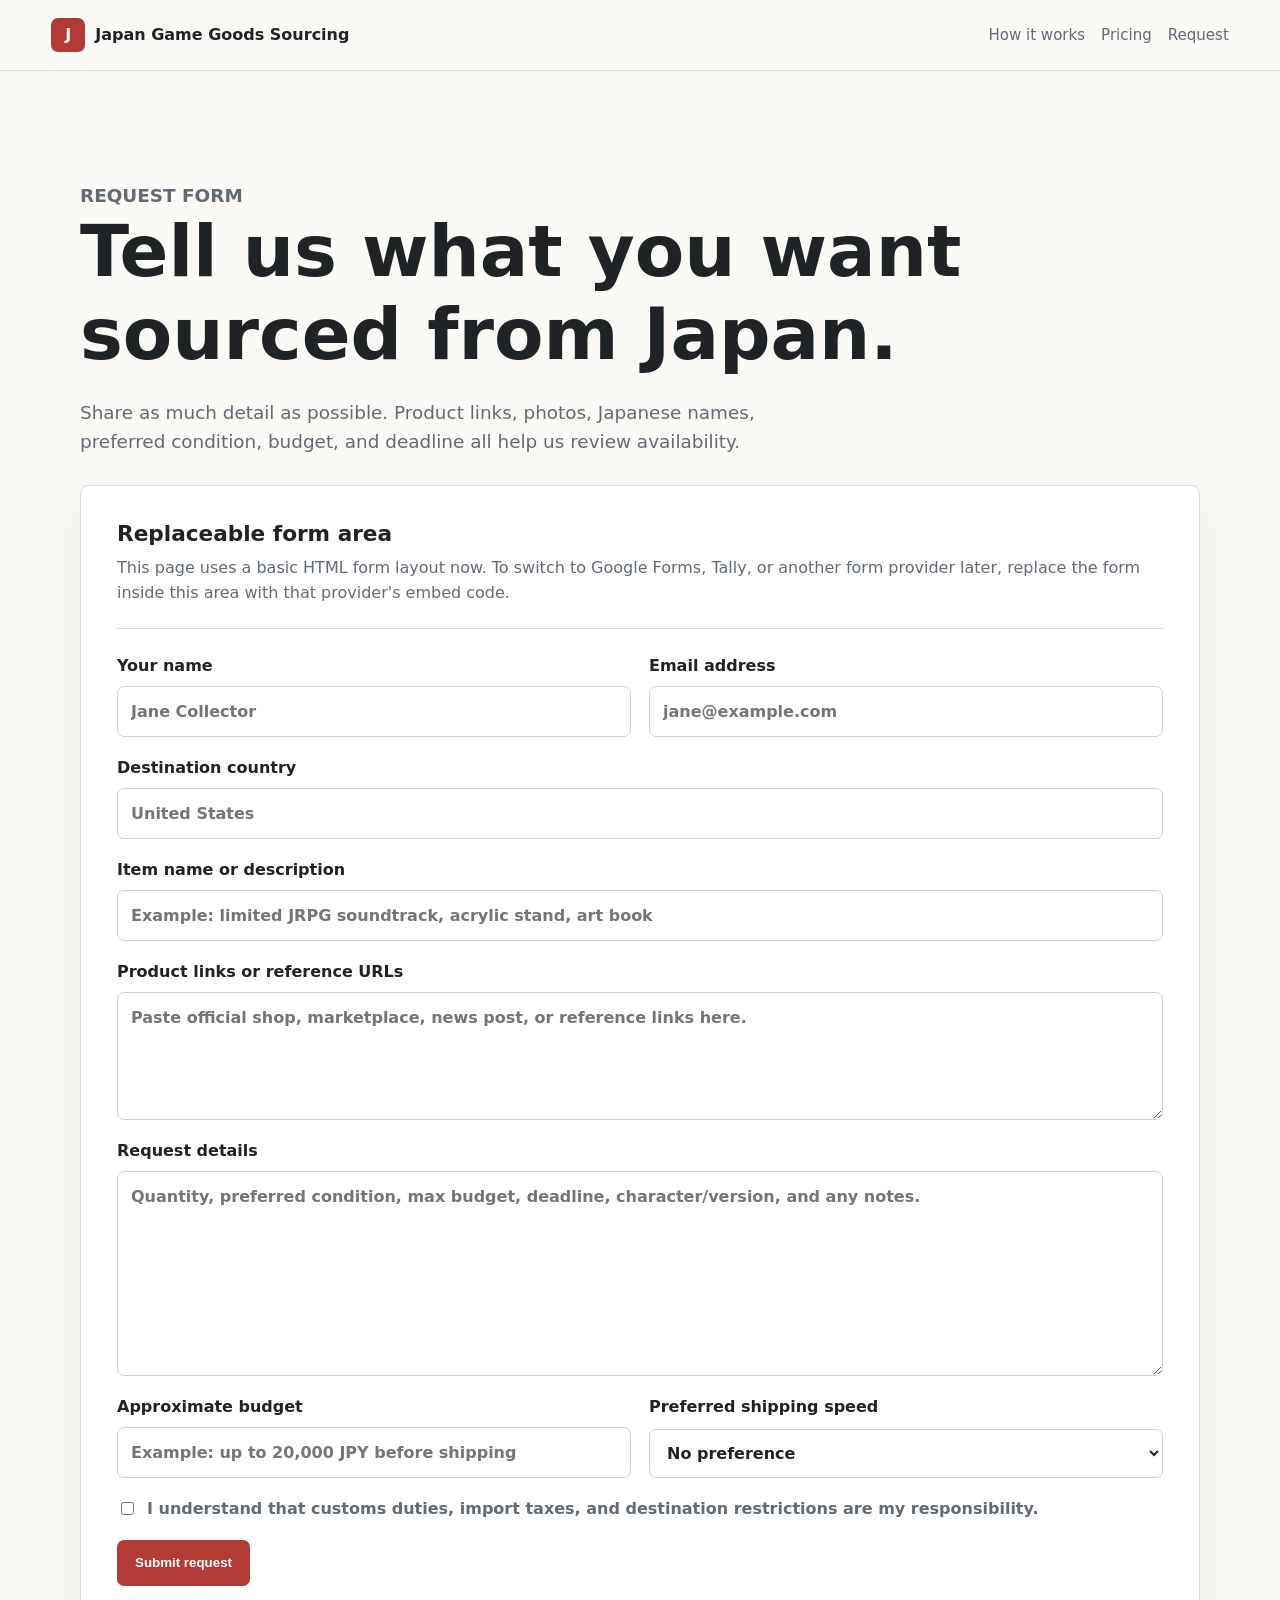
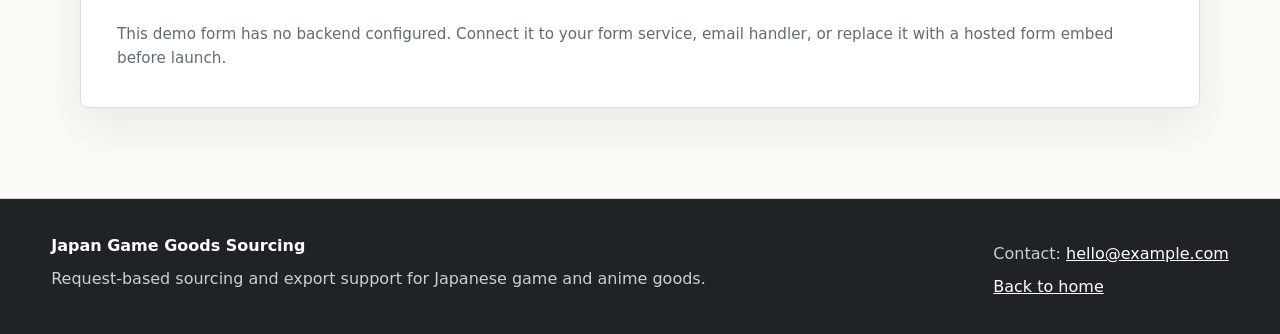
==== request.html @ 9fc34294 "Initial Website" ====
<!doctype html>
<html lang="en">
  <head>
    <meta charset="utf-8">
    <meta name="viewport" content="width=device-width, initial-scale=1">
    <meta
      name="description"
      content="Submit a sourcing request for Japanese game, JRPG, and anime goods."
    >
    <title>Request Goods | Japan Game Goods Sourcing</title>
    <link rel="stylesheet" href="styles.css">
  </head>
  <body>
    <header class="site-header">
      <a class="brand" href="index.html" aria-label="Japan Game Goods Sourcing home">
        <span class="brand-mark" aria-hidden="true">J</span>
        <span>Japan Game Goods Sourcing</span>
      </a>
      <nav class="site-nav" aria-label="Main navigation">
        <a href="index.html#how-it-works">How it works</a>
        <a href="index.html#pricing">Pricing</a>
        <a href="request.html">Request</a>
      </nav>
    </header>

    <main>
      <section class="page-title">
        <p class="eyebrow">Request form</p>
        <h1>Tell us what you want sourced from Japan.</h1>
        <p>
          Share as much detail as possible. Product links, photos, Japanese names, preferred
          condition, budget, and deadline all help us review availability.
        </p>
      </section>

      <section class="form-shell">
        <div class="embed-note">
          <h2>Replaceable form area</h2>
          <p>
            This page uses a basic HTML form layout now. To switch to Google Forms, Tally, or
            another form provider later, replace the form inside this area with that provider's
            embed code.
          </p>
        </div>

        <form class="request-form" action="#" method="post">
          <div class="form-grid">
            <label>
              Your name
              <input type="text" name="name" autocomplete="name" placeholder="Jane Collector">
            </label>
            <label>
              Email address
              <input type="email" name="email" autocomplete="email" placeholder="jane@example.com" required>
            </label>
          </div>

          <label>
            Destination country
            <input type="text" name="country" autocomplete="country-name" placeholder="United States" required>
          </label>

          <label>
            Item name or description
            <input
              type="text"
              name="item-name"
              placeholder="Example: limited JRPG soundtrack, acrylic stand, art book"
              required
            >
          </label>

          <label>
            Product links or reference URLs
            <textarea
              name="links"
              rows="4"
              placeholder="Paste official shop, marketplace, news post, or reference links here."
            ></textarea>
          </label>

          <label>
            Request details
            <textarea
              name="details"
              rows="7"
              placeholder="Quantity, preferred condition, max budget, deadline, character/version, and any notes."
              required
            ></textarea>
          </label>

          <div class="form-grid">
            <label>
              Approximate budget
              <input type="text" name="budget" placeholder="Example: up to 20,000 JPY before shipping">
            </label>
            <label>
              Preferred shipping speed
              <select name="shipping-speed">
                <option value="">No preference</option>
                <option>Lowest cost</option>
                <option>Balanced</option>
                <option>Fastest available</option>
              </select>
            </label>
          </div>

          <label class="checkbox-row">
            <input type="checkbox" name="customs" required>
            <span>I understand that customs duties, import taxes, and destination restrictions are my responsibility.</span>
          </label>

          <button class="button primary form-button" type="submit">Submit request</button>
          <p class="fine-print">
            This demo form has no backend configured. Connect it to your form service, email handler,
            or replace it with a hosted form embed before launch.
          </p>
        </form>
      </section>
    </main>

    <footer class="site-footer">
      <div>
        <strong>Japan Game Goods Sourcing</strong>
        <p>Request-based sourcing and export support for Japanese game and anime goods.</p>
      </div>
      <div>
        <p>Contact: <a href="mailto:hello@example.com">hello@example.com</a></p>
        <p><a href="index.html">Back to home</a></p>
      </div>
    </footer>
  </body>
</html>
---- styles.css ----
:root {
  --bg: #fbfaf7;
  --surface: #ffffff;
  --ink: #202326;
  --muted: #626b73;
  --line: #d9dedc;
  --accent: #b43b35;
  --accent-dark: #8f2b27;
  --blue: #244d66;
  --green: #476654;
  --shadow: 0 18px 45px rgba(29, 36, 42, 0.08);
}

* {
  box-sizing: border-box;
}

html {
  scroll-behavior: smooth;
}

body {
  margin: 0;
  background: var(--bg);
  color: var(--ink);
  font-family:
    Inter, ui-sans-serif, system-ui, -apple-system, BlinkMacSystemFont, "Segoe UI", sans-serif;
  line-height: 1.6;
}

a {
  color: inherit;
}

.site-header {
  display: flex;
  align-items: center;
  justify-content: space-between;
  gap: 24px;
  padding: 18px clamp(18px, 4vw, 56px);
  background: rgba(251, 250, 247, 0.94);
  border-bottom: 1px solid var(--line);
  position: sticky;
  top: 0;
  z-index: 10;
  backdrop-filter: blur(12px);
}

.brand {
  display: inline-flex;
  align-items: center;
  gap: 10px;
  color: var(--ink);
  font-weight: 800;
  text-decoration: none;
}

.brand-mark {
  display: inline-grid;
  place-items: center;
  width: 34px;
  height: 34px;
  border-radius: 7px;
  background: var(--accent);
  color: #fff;
}

.site-nav {
  display: flex;
  flex-wrap: wrap;
  justify-content: flex-end;
  gap: 16px;
  color: var(--muted);
  font-size: 0.94rem;
}

.site-nav a {
  text-decoration: none;
}

.site-nav a:hover,
.site-footer a:hover {
  color: var(--accent-dark);
}

.hero {
  min-height: 72vh;
  display: grid;
  align-items: center;
  padding: clamp(56px, 9vw, 112px) clamp(18px, 4vw, 56px);
  background:
    linear-gradient(rgba(251, 250, 247, 0.88), rgba(251, 250, 247, 0.95)),
    repeating-linear-gradient(135deg, #ffffff 0 18px, #f0eee7 18px 20px);
  border-bottom: 1px solid var(--line);
}

.hero-content,
.section,
.cta-section,
.page-title,
.form-shell {
  width: min(1120px, calc(100% - 36px));
  margin: 0 auto;
}

.hero-content {
  max-width: 780px;
  margin-left: 0;
}

.eyebrow {
  margin: 0 0 12px;
  color: var(--accent-dark);
  font-size: 0.78rem;
  font-weight: 800;
  letter-spacing: 0;
  text-transform: uppercase;
}

h1,
h2,
h3,
p {
  overflow-wrap: anywhere;
}

h1,
h2,
h3 {
  margin: 0;
  line-height: 1.15;
}

h1 {
  max-width: 920px;
  font-size: clamp(2.35rem, 8vw, 5.7rem);
}

h2 {
  font-size: clamp(1.65rem, 4vw, 3rem);
}

h3 {
  font-size: 1.08rem;
}

.hero-copy,
.page-title p {
  max-width: 700px;
  margin: 22px 0 0;
  color: var(--muted);
  font-size: 1.15rem;
}

.hero-actions {
  display: flex;
  flex-wrap: wrap;
  gap: 12px;
  margin-top: 30px;
}

.button {
  display: inline-flex;
  align-items: center;
  justify-content: center;
  min-height: 46px;
  padding: 12px 18px;
  border: 1px solid transparent;
  border-radius: 7px;
  font-weight: 800;
  text-decoration: none;
  cursor: pointer;
}

.button.primary {
  background: var(--accent);
  color: #fff;
}

.button.primary:hover {
  background: var(--accent-dark);
}

.button.secondary {
  background: var(--surface);
  border-color: var(--line);
  color: var(--ink);
}

.section {
  padding: clamp(54px, 8vw, 90px) 0;
}

.band {
  width: 100%;
  max-width: none;
  padding-right: max(18px, calc((100vw - 1120px) / 2));
  padding-left: max(18px, calc((100vw - 1120px) / 2));
  background: #eef3f1;
  border-top: 1px solid var(--line);
  border-bottom: 1px solid var(--line);
}

.section-heading {
  max-width: 720px;
  margin-bottom: 28px;
}

.section-heading.compact {
  margin-bottom: 18px;
}

.text-block {
  display: grid;
  grid-template-columns: repeat(2, minmax(0, 1fr));
  gap: 28px;
  color: var(--muted);
  font-size: 1.05rem;
}

.text-block p,
.price-card p,
.notice p,
.faq-list p,
.site-footer p,
.embed-note p,
.fine-print {
  margin: 0;
  color: var(--muted);
}

.steps {
  display: grid;
  grid-template-columns: repeat(5, minmax(0, 1fr));
  gap: 14px;
  margin: 0;
  padding: 0;
  list-style: none;
}

.steps li,
.price-card,
.form-shell {
  background: var(--surface);
  border: 1px solid var(--line);
  border-radius: 8px;
  box-shadow: var(--shadow);
}

.steps li {
  padding: 20px;
}

.step-number {
  display: inline-grid;
  place-items: center;
  width: 32px;
  height: 32px;
  margin-bottom: 18px;
  border-radius: 999px;
  background: var(--blue);
  color: #fff;
  font-weight: 800;
}

.steps p {
  margin: 10px 0 0;
  color: var(--muted);
}

.grid-section {
  display: grid;
  grid-template-columns: repeat(2, minmax(0, 1fr));
  gap: clamp(28px, 6vw, 72px);
}

.check-list,
.x-list {
  display: grid;
  gap: 12px;
  margin: 0;
  padding: 0;
  list-style: none;
}

.check-list li,
.x-list li {
  position: relative;
  padding-left: 28px;
}

.check-list li::before,
.x-list li::before {
  position: absolute;
  left: 0;
  font-weight: 900;
}

.check-list li::before {
  content: "+";
  color: var(--green);
}

.x-list li::before {
  content: "-";
  color: var(--accent-dark);
}

.pricing-layout {
  display: grid;
  grid-template-columns: repeat(3, minmax(0, 1fr));
  gap: 16px;
}

.price-card {
  padding: 22px;
}

.price-card p {
  margin-top: 10px;
}

.fine-print {
  margin-top: 18px;
  font-size: 0.95rem;
}

.cta-section {
  display: flex;
  align-items: center;
  justify-content: space-between;
  gap: 24px;
  padding: clamp(38px, 7vw, 72px) 0;
}

.notice {
  padding: 28px;
  background: #fff7ea;
  border: 1px solid #efd8af;
  border-radius: 8px;
}

.faq-list {
  display: grid;
  gap: 12px;
}

details {
  background: var(--surface);
  border: 1px solid var(--line);
  border-radius: 8px;
  padding: 18px 20px;
}

summary {
  font-weight: 800;
  cursor: pointer;
}

details p {
  margin-top: 12px;
}

.site-footer {
  display: flex;
  justify-content: space-between;
  gap: 24px;
  padding: 34px clamp(18px, 4vw, 56px);
  border-top: 1px solid var(--line);
  background: #202326;
  color: #fff;
}

.site-footer p {
  margin-top: 8px;
  color: #c8d0d4;
}

.site-footer a {
  color: #fff;
}

.page-title {
  padding: clamp(48px, 8vw, 88px) 0 28px;
}

.page-title h1 {
  font-size: clamp(2.1rem, 6vw, 4.5rem);
}

.form-shell {
  margin-bottom: clamp(54px, 8vw, 90px);
  padding: clamp(20px, 4vw, 36px);
}

.embed-note {
  padding-bottom: 22px;
  margin-bottom: 24px;
  border-bottom: 1px solid var(--line);
}

.embed-note h2 {
  font-size: 1.35rem;
}

.embed-note p {
  margin-top: 8px;
}

.request-form {
  display: grid;
  gap: 18px;
}

.form-grid {
  display: grid;
  grid-template-columns: repeat(2, minmax(0, 1fr));
  gap: 18px;
}

label {
  display: grid;
  gap: 7px;
  color: var(--ink);
  font-weight: 800;
}

input,
textarea,
select {
  width: 100%;
  border: 1px solid #cbd3d0;
  border-radius: 7px;
  padding: 12px 13px;
  background: #fff;
  color: var(--ink);
  font: inherit;
}

textarea {
  resize: vertical;
}

input:focus,
textarea:focus,
select:focus {
  outline: 3px solid rgba(180, 59, 53, 0.18);
  border-color: var(--accent);
}

.checkbox-row {
  display: flex;
  align-items: flex-start;
  gap: 10px;
  color: var(--muted);
  font-weight: 600;
}

.checkbox-row input {
  width: auto;
  margin-top: 6px;
}

.form-button {
  justify-self: start;
  border: 0;
}

@media (max-width: 900px) {
  .steps,
  .pricing-layout {
    grid-template-columns: repeat(2, minmax(0, 1fr));
  }

  .grid-section,
  .text-block {
    grid-template-columns: 1fr;
  }
}

@media (max-width: 680px) {
  .site-header,
  .site-footer,
  .cta-section {
    align-items: flex-start;
    flex-direction: column;
  }

  .site-nav {
    justify-content: flex-start;
  }

  .hero {
    min-height: auto;
  }

  .steps,
  .pricing-layout,
  .form-grid {
    grid-template-columns: 1fr;
  }

  .button {
    width: 100%;
  }

  .form-button {
    justify-self: stretch;
  }
}
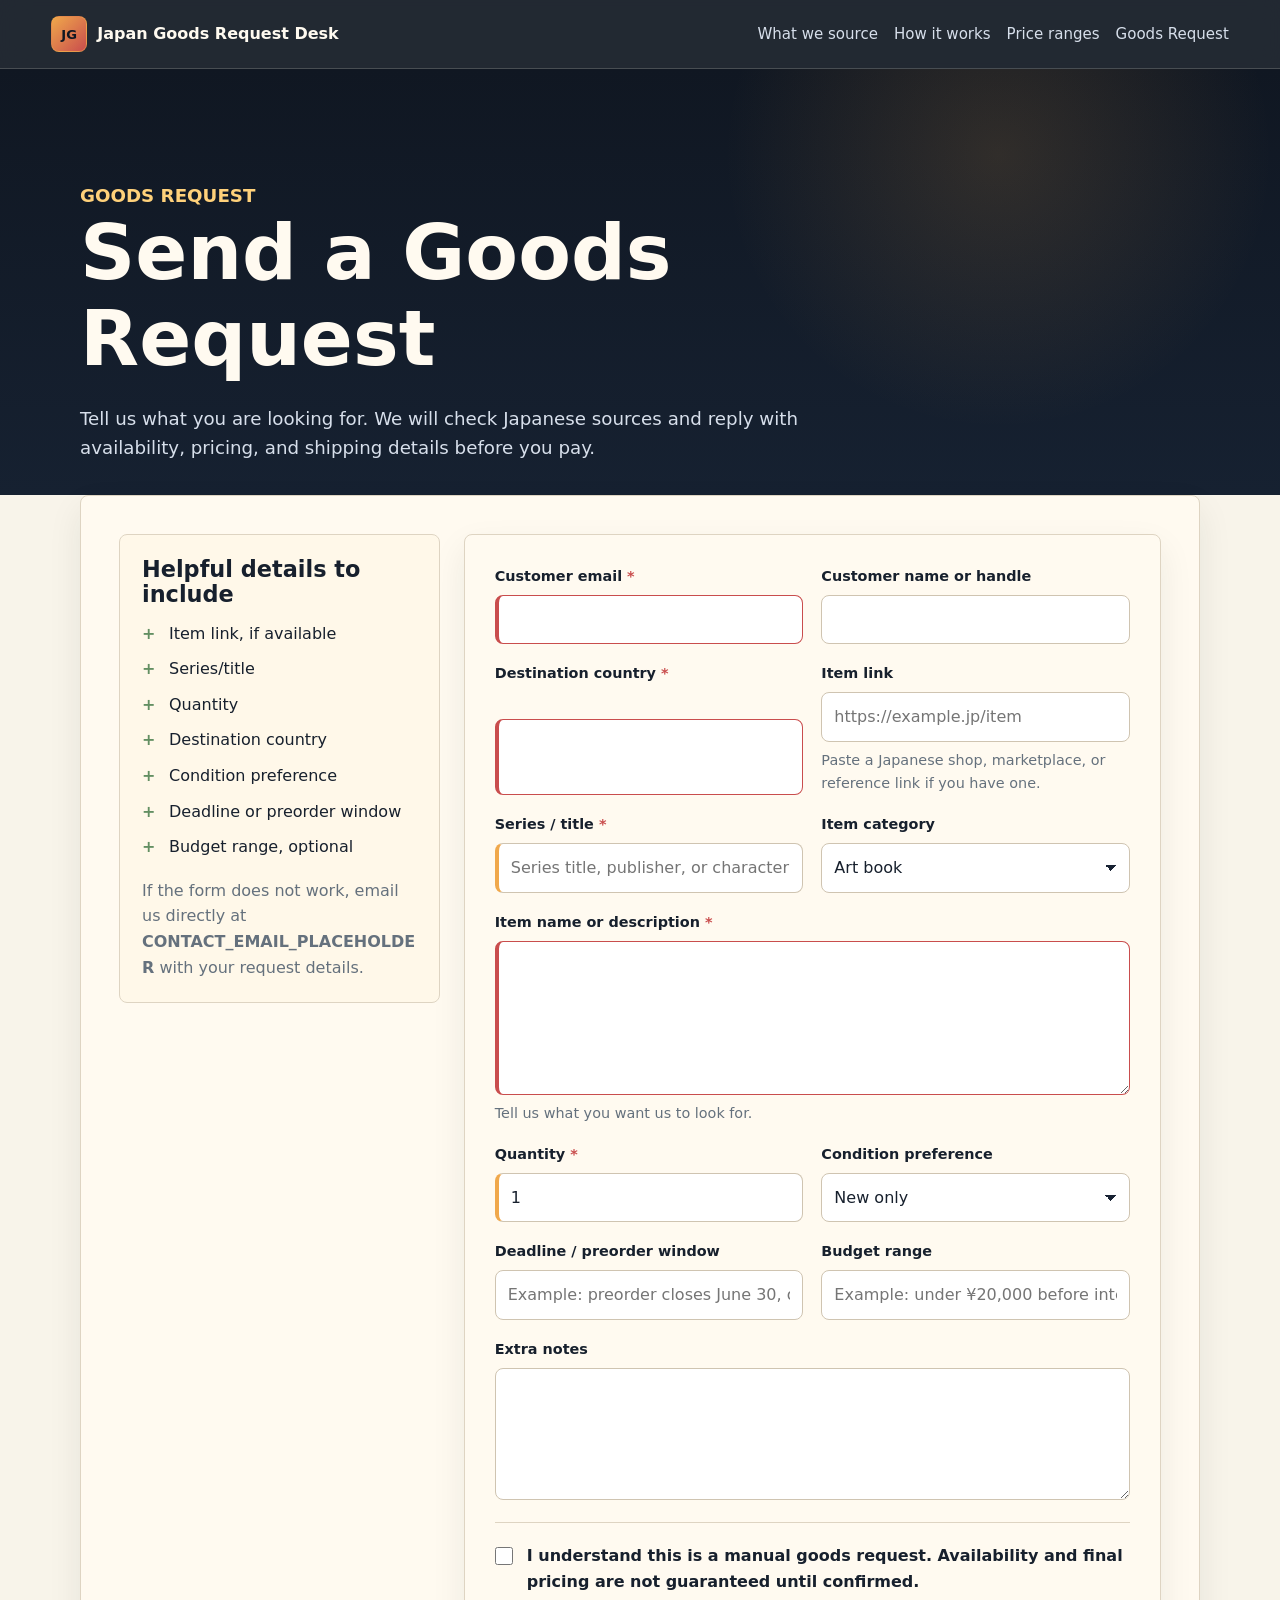
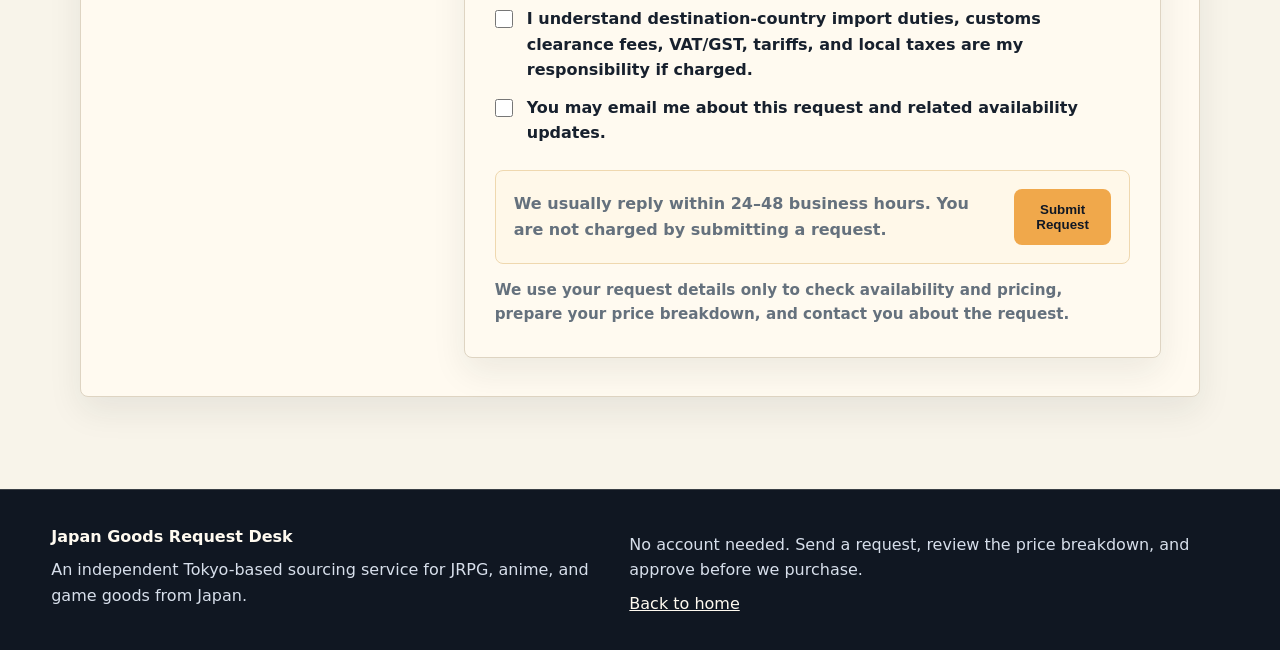
==== commit 32ea5436: "Update site copy and structure" ====
--- a/request.html
+++ b/request.html
@@ -5,129 +5,292 @@
     <meta name="viewport" content="width=device-width, initial-scale=1">
     <meta
       name="description"
-      content="Submit a sourcing request for Japanese game, JRPG, and anime goods."
+      content="Send a goods request for JRPG, anime, and game goods from Japan. We check Japanese sources and reply with availability, pricing, and shipping details before you pay."
     >
-    <title>Request Goods | Japan Game Goods Sourcing</title>
+    <title>Send a Goods Request | JRPG &amp; Anime Goods from Japan</title>
     <link rel="stylesheet" href="styles.css">
   </head>
   <body>
     <header class="site-header">
-      <a class="brand" href="index.html" aria-label="Japan Game Goods Sourcing home">
-        <span class="brand-mark" aria-hidden="true">J</span>
-        <span>Japan Game Goods Sourcing</span>
+      <a class="brand" href="index.html" aria-label="Japan Goods Request Desk home">
+        <span class="brand-mark" aria-hidden="true">JG</span>
+        <span>Japan Goods Request Desk</span>
       </a>
       <nav class="site-nav" aria-label="Main navigation">
+        <a href="index.html#source">What we source</a>
         <a href="index.html#how-it-works">How it works</a>
-        <a href="index.html#pricing">Pricing</a>
-        <a href="request.html">Request</a>
+        <a href="index.html#price-ranges">Price ranges</a>
+        <a href="request.html">Goods Request</a>
       </nav>
     </header>
 
     <main>
       <section class="page-title">
-        <p class="eyebrow">Request form</p>
-        <h1>Tell us what you want sourced from Japan.</h1>
+        <p class="eyebrow">Goods request</p>
+        <h1>Send a Goods Request</h1>
         <p>
-          Share as much detail as possible. Product links, photos, Japanese names, preferred
-          condition, budget, and deadline all help us review availability.
+          Tell us what you are looking for. We will check Japanese sources and reply with
+          availability, pricing, and shipping details before you pay.
         </p>
       </section>
 
-      <section class="form-shell">
-        <div class="embed-note">
-          <h2>Replaceable form area</h2>
-          <p>
-            This page uses a basic HTML form layout now. To switch to Google Forms, Tally, or
-            another form provider later, replace the form inside this area with that provider's
-            embed code.
-          </p>
+      <section class="form-shell" id="quote-form">
+        <div class="request-layout">
+          <aside class="request-guidance" aria-labelledby="helpful-details">
+            <h2 id="helpful-details">Helpful details to include</h2>
+            <ul class="check-list">
+              <li>Item link, if available</li>
+              <li>Series/title</li>
+              <li>Quantity</li>
+              <li>Destination country</li>
+              <li>Condition preference</li>
+              <li>Deadline or preorder window</li>
+              <li>Budget range, optional</li>
+            </ul>
+            <p>
+              If the form does not work, email us directly at
+              <strong>CONTACT_EMAIL_PLACEHOLDER</strong> with your request details.
+            </p>
+          </aside>
+
+          <form
+            class="quote-form"
+            id="quote-request-form"
+            action="https://formspree.io/f/xaqzlble"
+            method="POST"
+          >
+            <input type="hidden" name="_subject" value="New Japan Goods Request">
+            <div class="form-status" id="quote-form-status" role="status" aria-live="polite" hidden></div>
+
+            <!-- Anti-spam honeypot: real customers should leave this field empty. -->
+            <div class="honeypot" aria-hidden="true">
+              <label for="website">Website</label>
+              <input id="website" name="website" type="text" tabindex="-1" autocomplete="off">
+            </div>
+
+            <div class="form-grid">
+              <div class="form-field">
+                <label for="customer_email">Customer email <span aria-hidden="true">*</span></label>
+                <input id="customer_email" name="customer_email" type="email" autocomplete="email" required>
+              </div>
+
+              <div class="form-field">
+                <label for="customer_name">Customer name or handle</label>
+                <input id="customer_name" name="customer_name" type="text" autocomplete="name">
+              </div>
+
+              <div class="form-field">
+                <label for="destination_country">Destination country <span aria-hidden="true">*</span></label>
+                <input id="destination_country" name="destination_country" type="text" autocomplete="country-name" required>
+              </div>
+
+              <div class="form-field">
+                <label for="item_link">Item link</label>
+                <input id="item_link" name="item_link" type="url" placeholder="https://example.jp/item">
+                <p class="helper-text">Paste a Japanese shop, marketplace, or reference link if you have one.</p>
+              </div>
+
+              <div class="form-field">
+                <label for="series_title">Series / title <span aria-hidden="true">*</span></label>
+                <input
+                  id="series_title"
+                  name="series_title"
+                  type="text"
+                  placeholder="Series title, publisher, or character name if relevant"
+                  required
+                >
+              </div>
+
+              <div class="form-field">
+                <label for="item_category">Item category</label>
+                <select id="item_category" name="item_category">
+                  <option value="Art book">Art book</option>
+                  <option value="Soundtrack / CD">Soundtrack / CD</option>
+                  <option value="Official guidebook">Official guidebook</option>
+                  <option value="Acrylic goods">Acrylic goods</option>
+                  <option value="Keychain / badge / clear file">Keychain / badge / clear file</option>
+                  <option value="Plush / mascot">Plush / mascot</option>
+                  <option value="Pop-up shop goods">Pop-up shop goods</option>
+                  <option value="Preorder bonus">Preorder bonus</option>
+                  <option value="Collector bundle">Collector bundle</option>
+                  <option value="Other">Other</option>
+                </select>
+              </div>
+
+              <div class="form-field full">
+                <label for="item_description">Item name or description <span aria-hidden="true">*</span></label>
+                <textarea id="item_description" name="item_description" rows="5" required></textarea>
+                <p class="helper-text">Tell us what you want us to look for.</p>
+              </div>
+
+              <div class="form-field">
+                <label for="quantity">Quantity <span aria-hidden="true">*</span></label>
+                <input id="quantity" name="quantity" type="number" min="1" step="1" value="1" required>
+              </div>
+
+              <div class="form-field">
+                <label for="condition_preference">Condition preference</label>
+                <select id="condition_preference" name="condition_preference">
+                  <option value="New only">New only</option>
+                  <option value="Used okay if condition is good">Used okay if condition is good</option>
+                  <option value="Please ask me first">Please ask me first</option>
+                </select>
+              </div>
+
+              <div class="form-field">
+                <label for="deadline">Deadline / preorder window</label>
+                <input
+                  id="deadline"
+                  name="deadline"
+                  type="text"
+                  placeholder="Example: preorder closes June 30, or no deadline"
+                >
+              </div>
+
+              <div class="form-field">
+                <label for="budget_range">Budget range</label>
+                <input
+                  id="budget_range"
+                  name="budget_range"
+                  type="text"
+                  placeholder="Example: under &yen;20,000 before international shipping"
+                >
+              </div>
+
+              <div class="form-field full">
+                <label for="extra_notes">Extra notes</label>
+                <textarea id="extra_notes" name="extra_notes" rows="4"></textarea>
+              </div>
+            </div>
+
+            <div class="acknowledgements">
+              <label class="checkbox-field" for="manual_quote_acknowledgement">
+                <input
+                  id="manual_quote_acknowledgement"
+                  name="manual_quote_acknowledgement"
+                  type="checkbox"
+                  value="acknowledged"
+                  required
+                >
+                <span>I understand this is a manual goods request. Availability and final pricing are not guaranteed until confirmed.</span>
+              </label>
+
+              <label class="checkbox-field" for="customs_acknowledgement">
+                <input
+                  id="customs_acknowledgement"
+                  name="customs_acknowledgement"
+                  type="checkbox"
+                  value="acknowledged"
+                  required
+                >
+                <span>I understand destination-country import duties, customs clearance fees, VAT/GST, tariffs, and local taxes are my responsibility if charged.</span>
+              </label>
+
+              <label class="checkbox-field" for="follow_up_permission">
+                <input
+                  id="follow_up_permission"
+                  name="follow_up_permission"
+                  type="checkbox"
+                  value="yes"
+                >
+                <span>You may email me about this request and related availability updates.</span>
+              </label>
+            </div>
+
+            <div class="submit-row">
+              <p>We usually reply within 24&ndash;48 business hours. You are not charged by submitting a request.</p>
+              <button class="button primary" type="submit">Submit Request</button>
+            </div>
+            <p class="privacy-note">
+              We use your request details only to check availability and pricing, prepare your price
+              breakdown, and contact you about the request.
+            </p>
+          </form>
+
+          <section
+            class="request-success-panel"
+            id="quote-success-panel"
+            aria-labelledby="quote-success-title"
+            tabindex="-1"
+            hidden
+          >
+            <p class="eyebrow">Goods request sent</p>
+            <h2 id="quote-success-title">Request received</h2>
+            <p>
+              Request received. We&rsquo;ll check availability and pricing in Japan and reply with a
+              price breakdown.
+            </p>
+            <div class="success-actions">
+              <a class="button primary" href="index.html">Return to homepage</a>
+              <a class="secondary-link" href="request.html">Send another goods request</a>
+            </div>
+          </section>
         </div>
-
-        <form class="request-form" action="#" method="post">
-          <div class="form-grid">
-            <label>
-              Your name
-              <input type="text" name="name" autocomplete="name" placeholder="Jane Collector">
-            </label>
-            <label>
-              Email address
-              <input type="email" name="email" autocomplete="email" placeholder="jane@example.com" required>
-            </label>
-          </div>
-
-          <label>
-            Destination country
-            <input type="text" name="country" autocomplete="country-name" placeholder="United States" required>
-          </label>
-
-          <label>
-            Item name or description
-            <input
-              type="text"
-              name="item-name"
-              placeholder="Example: limited JRPG soundtrack, acrylic stand, art book"
-              required
-            >
-          </label>
-
-          <label>
-            Product links or reference URLs
-            <textarea
-              name="links"
-              rows="4"
-              placeholder="Paste official shop, marketplace, news post, or reference links here."
-            ></textarea>
-          </label>
-
-          <label>
-            Request details
-            <textarea
-              name="details"
-              rows="7"
-              placeholder="Quantity, preferred condition, max budget, deadline, character/version, and any notes."
-              required
-            ></textarea>
-          </label>
-
-          <div class="form-grid">
-            <label>
-              Approximate budget
-              <input type="text" name="budget" placeholder="Example: up to 20,000 JPY before shipping">
-            </label>
-            <label>
-              Preferred shipping speed
-              <select name="shipping-speed">
-                <option value="">No preference</option>
-                <option>Lowest cost</option>
-                <option>Balanced</option>
-                <option>Fastest available</option>
-              </select>
-            </label>
-          </div>
-
-          <label class="checkbox-row">
-            <input type="checkbox" name="customs" required>
-            <span>I understand that customs duties, import taxes, and destination restrictions are my responsibility.</span>
-          </label>
-
-          <button class="button primary form-button" type="submit">Submit request</button>
-          <p class="fine-print">
-            This demo form has no backend configured. Connect it to your form service, email handler,
-            or replace it with a hosted form embed before launch.
-          </p>
-        </form>
       </section>
     </main>
 
     <footer class="site-footer">
       <div>
-        <strong>Japan Game Goods Sourcing</strong>
-        <p>Request-based sourcing and export support for Japanese game and anime goods.</p>
+        <strong>Japan Goods Request Desk</strong>
+        <p>An independent Tokyo-based sourcing service for JRPG, anime, and game goods from Japan.</p>
       </div>
       <div>
-        <p>Contact: <a href="mailto:hello@example.com">hello@example.com</a></p>
+        <p>No account needed. Send a request, review the price breakdown, and approve before we purchase.</p>
         <p><a href="index.html">Back to home</a></p>
       </div>
     </footer>
+    <script>
+      const quoteForm = document.getElementById("quote-request-form");
+      const quoteFormStatus = document.getElementById("quote-form-status");
+      const quoteSuccessPanel = document.getElementById("quote-success-panel");
+
+      if (quoteForm && quoteFormStatus && quoteSuccessPanel) {
+        const submitButton = quoteForm.querySelector('button[type="submit"]');
+        const originalButtonText = submitButton ? submitButton.textContent : "";
+
+        quoteForm.addEventListener("submit", async (event) => {
+          event.preventDefault();
+
+          if (!submitButton) {
+            return;
+          }
+
+          quoteFormStatus.hidden = false;
+          quoteFormStatus.className = "form-status loading";
+          quoteFormStatus.textContent = "Sending request...";
+          submitButton.disabled = true;
+          submitButton.textContent = "Sending request...";
+
+          try {
+            const response = await fetch(quoteForm.action, {
+              method: "POST",
+              body: new FormData(quoteForm),
+              headers: {
+                Accept: "application/json",
+              },
+            });
+
+            if (!response.ok) {
+              throw new Error("Form submission failed.");
+            }
+
+            quoteForm.reset();
+            quoteForm.classList.add("is-submitted");
+            quoteForm.hidden = true;
+            quoteFormStatus.hidden = true;
+            quoteSuccessPanel.hidden = false;
+            quoteSuccessPanel.focus({ preventScroll: true });
+            quoteSuccessPanel.scrollIntoView({ behavior: "smooth", block: "start" });
+          } catch (error) {
+            quoteFormStatus.hidden = false;
+            quoteFormStatus.className = "form-status error";
+            quoteFormStatus.textContent =
+              "We could not send your request. Please check your connection and try again, or use the fallback email shown on this page.";
+            submitButton.disabled = false;
+            submitButton.textContent = originalButtonText;
+          }
+        });
+      }
+    </script>
   </body>
 </html>
--- a/styles.css
+++ b/styles.css
@@ -1,14 +1,20 @@
 :root {
-  --bg: #fbfaf7;
-  --surface: #ffffff;
-  --ink: #202326;
-  --muted: #626b73;
-  --line: #d9dedc;
-  --accent: #b43b35;
-  --accent-dark: #8f2b27;
-  --blue: #244d66;
-  --green: #476654;
-  --shadow: 0 18px 45px rgba(29, 36, 42, 0.08);
+  --bg: #101722;
+  --bg-soft: #182233;
+  --surface: #f8f4ea;
+  --surface-strong: #fffaf0;
+  --ink: #17202d;
+  --muted: #65717d;
+  --line: rgba(248, 244, 234, 0.18);
+  --paper-line: #ded4c2;
+  --accent: #f0a84b;
+  --accent-dark: #b9672d;
+  --red: #c94d4d;
+  --teal: #51a6a0;
+  --blue: #5078bd;
+  --green: #638f62;
+  --violet: #7b679f;
+  --shadow: 0 22px 60px rgba(0, 0, 0, 0.22);
 }
 
 * {
@@ -21,7 +27,7 @@
 
 body {
   margin: 0;
-  background: var(--bg);
+  background: var(--surface);
   color: var(--ink);
   font-family:
     Inter, ui-sans-serif, system-ui, -apple-system, BlinkMacSystemFont, "Segoe UI", sans-serif;
@@ -32,37 +38,67 @@
   color: inherit;
 }
 
+h1,
+h2,
+h3,
+p {
+  overflow-wrap: anywhere;
+}
+
+h1,
+h2,
+h3 {
+  margin: 0;
+  line-height: 1.12;
+}
+
+h1 {
+  max-width: 970px;
+  font-size: clamp(2.6rem, 7vw, 5.9rem);
+}
+
+h2 {
+  font-size: clamp(1.55rem, 3vw, 2.6rem);
+}
+
+h3 {
+  font-size: 1.08rem;
+}
+
+/* Header */
 .site-header {
+  position: sticky;
+  top: 0;
+  z-index: 10;
   display: flex;
   align-items: center;
   justify-content: space-between;
   gap: 24px;
-  padding: 18px clamp(18px, 4vw, 56px);
-  background: rgba(251, 250, 247, 0.94);
+  padding: 16px clamp(18px, 4vw, 56px);
+  background: rgba(16, 23, 34, 0.92);
   border-bottom: 1px solid var(--line);
-  position: sticky;
-  top: 0;
-  z-index: 10;
-  backdrop-filter: blur(12px);
+  color: #fffaf0;
+  backdrop-filter: blur(14px);
 }
 
 .brand {
   display: inline-flex;
   align-items: center;
   gap: 10px;
-  color: var(--ink);
-  font-weight: 800;
+  font-weight: 900;
   text-decoration: none;
 }
 
 .brand-mark {
   display: inline-grid;
   place-items: center;
-  width: 34px;
-  height: 34px;
-  border-radius: 7px;
-  background: var(--accent);
-  color: #fff;
+  width: 36px;
+  height: 36px;
+  border: 1px solid rgba(240, 168, 75, 0.5);
+  border-radius: 8px;
+  background: linear-gradient(135deg, #f0a84b, #c94d4d);
+  color: #101722;
+  font-size: 0.82rem;
 }
 
 .site-nav {
@@ -70,7 +106,7 @@
   flex-wrap: wrap;
   justify-content: flex-end;
   gap: 16px;
-  color: var(--muted);
+  color: #d7dfeb;
   font-size: 0.94rem;
 }
 
@@ -80,21 +116,11 @@
 
 .site-nav a:hover,
 .site-footer a:hover {
-  color: var(--accent-dark);
-}
-
-.hero {
-  min-height: 72vh;
-  display: grid;
-  align-items: center;
-  padding: clamp(56px, 9vw, 112px) clamp(18px, 4vw, 56px);
-  background:
-    linear-gradient(rgba(251, 250, 247, 0.88), rgba(251, 250, 247, 0.95)),
-    repeating-linear-gradient(135deg, #ffffff 0 18px, #f0eee7 18px 20px);
-  border-bottom: 1px solid var(--line);
-}
-
-.hero-content,
+  color: var(--accent);
+}
+
+/* Shared layout */
+.hero,
 .section,
 .cta-section,
 .page-title,
@@ -103,53 +129,104 @@
   margin: 0 auto;
 }
 
-.hero-content {
-  max-width: 780px;
-  margin-left: 0;
-}
-
-.eyebrow {
+.section {
+  padding: clamp(54px, 8vw, 92px) 0;
+}
+
+.band {
+  width: 100%;
+  max-width: none;
+  padding-right: max(18px, calc((100vw - 1120px) / 2));
+  padding-left: max(18px, calc((100vw - 1120px) / 2));
+  background: #eef2ef;
+  border-top: 1px solid #d8dfd9;
+  border-bottom: 1px solid #d8dfd9;
+}
+
+.section-heading {
+  max-width: 760px;
+  margin-bottom: 30px;
+}
+
+.section-heading.compact {
+  margin-bottom: 18px;
+}
+
+.eyebrow,
+.tag {
   margin: 0 0 12px;
   color: var(--accent-dark);
   font-size: 0.78rem;
-  font-weight: 800;
+  font-weight: 900;
   letter-spacing: 0;
   text-transform: uppercase;
 }
 
-h1,
-h2,
-h3,
-p {
-  overflow-wrap: anywhere;
-}
-
-h1,
-h2,
-h3 {
-  margin: 0;
-  line-height: 1.15;
-}
-
-h1 {
-  max-width: 920px;
-  font-size: clamp(2.35rem, 8vw, 5.7rem);
-}
-
-h2 {
-  font-size: clamp(1.65rem, 4vw, 3rem);
-}
-
-h3 {
-  font-size: 1.08rem;
+.button {
+  display: inline-flex;
+  align-items: center;
+  justify-content: center;
+  min-height: 48px;
+  padding: 12px 18px;
+  border: 1px solid transparent;
+  border-radius: 8px;
+  font-weight: 900;
+  text-decoration: none;
+  cursor: pointer;
+}
+
+.button.primary {
+  background: var(--accent);
+  color: #111824;
+}
+
+.button:disabled {
+  opacity: 0.68;
+  cursor: wait;
+}
+
+.button.primary:hover {
+  background: #ffd17a;
+}
+
+.button.secondary {
+  border-color: rgba(248, 244, 234, 0.32);
+  background: rgba(248, 244, 234, 0.08);
+  color: #fffaf0;
+}
+
+.fine-print {
+  margin: 18px 0 0;
+  color: var(--muted);
+  font-size: 0.95rem;
+}
+
+/* Hero */
+.hero {
+  width: 100%;
+  max-width: none;
+  display: grid;
+  grid-template-columns: minmax(0, 1.1fr) minmax(300px, 0.75fr);
+  gap: clamp(28px, 5vw, 70px);
+  align-items: center;
+  min-height: 78vh;
+  padding: clamp(54px, 8vw, 110px) max(18px, calc((100vw - 1120px) / 2));
+  background:
+    radial-gradient(circle at 82% 18%, rgba(240, 168, 75, 0.16), transparent 28%),
+    linear-gradient(180deg, #101722 0%, #162131 100%);
+  color: #fffaf0;
+}
+
+.hero .eyebrow {
+  color: #ffd17a;
 }
 
 .hero-copy,
 .page-title p {
-  max-width: 700px;
+  max-width: 760px;
   margin: 22px 0 0;
-  color: var(--muted);
-  font-size: 1.15rem;
+  color: #d7dfeb;
+  font-size: 1.14rem;
 }
 
 .hero-actions {
@@ -159,136 +236,382 @@
   margin-top: 30px;
 }
 
-.button {
-  display: inline-flex;
-  align-items: center;
-  justify-content: center;
-  min-height: 46px;
-  padding: 12px 18px;
-  border: 1px solid transparent;
-  border-radius: 7px;
+.hero-signals {
+  max-width: 720px;
+  margin-top: 26px;
+  padding-top: 18px;
+  border-top: 1px solid rgba(248, 244, 234, 0.18);
+}
+
+.signal-label {
+  display: block;
+  margin-bottom: 10px;
+  color: #ffd17a;
+  font-size: 0.74rem;
+  font-weight: 900;
+  text-transform: uppercase;
+}
+
+.hero-signals ul {
+  display: flex;
+  flex-wrap: wrap;
+  gap: 8px 18px;
+  margin: 0;
+  padding: 0;
+  list-style: none;
+}
+
+.hero-signals li {
+  position: relative;
+  padding-left: 18px;
+  color: #d7dfeb;
+  font-size: 0.94rem;
   font-weight: 800;
-  text-decoration: none;
-  cursor: pointer;
-}
-
-.button.primary {
-  background: var(--accent);
-  color: #fff;
-}
-
-.button.primary:hover {
-  background: var(--accent-dark);
-}
-
-.button.secondary {
-  background: var(--surface);
-  border-color: var(--line);
+}
+
+.hero-signals li::before {
+  content: "";
+  position: absolute;
+  left: 0;
+  top: 0.66em;
+  width: 7px;
+  height: 7px;
+  border-radius: 999px;
+  background: var(--teal);
+  box-shadow: 0 0 0 3px rgba(81, 166, 160, 0.16);
+}
+
+.hero-board {
+  position: relative;
+  min-height: 430px;
+  padding: 26px;
+  border: 1px solid rgba(248, 244, 234, 0.16);
+  border-radius: 10px;
+  background:
+    linear-gradient(180deg, rgba(248, 244, 234, 0.1), rgba(248, 244, 234, 0.03)),
+    repeating-linear-gradient(90deg, rgba(255, 255, 255, 0.04) 0 1px, transparent 1px 64px);
+  box-shadow: var(--shadow);
+}
+
+.board-label {
+  margin-bottom: 18px;
+  color: #ffd17a;
+  font-size: 0.8rem;
+  font-weight: 900;
+  text-transform: uppercase;
+}
+
+.mock-card {
+  width: min(310px, 100%);
+  margin-bottom: 16px;
+  padding: 18px;
+  border: 1px solid rgba(248, 244, 234, 0.18);
+  border-radius: 8px;
+  background: var(--surface-strong);
   color: var(--ink);
-}
-
-.section {
-  padding: clamp(54px, 8vw, 90px) 0;
-}
-
-.band {
-  width: 100%;
-  max-width: none;
-  padding-right: max(18px, calc((100vw - 1120px) / 2));
-  padding-left: max(18px, calc((100vw - 1120px) / 2));
-  background: #eef3f1;
-  border-top: 1px solid var(--line);
-  border-bottom: 1px solid var(--line);
-}
-
-.section-heading {
-  max-width: 720px;
-  margin-bottom: 28px;
-}
-
-.section-heading.compact {
-  margin-bottom: 18px;
-}
-
+  box-shadow: 0 16px 34px rgba(0, 0, 0, 0.22);
+}
+
+.mock-card:nth-child(3) {
+  margin-left: auto;
+}
+
+.mock-card span {
+  display: inline-block;
+  margin-bottom: 10px;
+  padding: 4px 8px;
+  border-radius: 999px;
+  background: rgba(201, 77, 77, 0.12);
+  color: var(--red);
+  font-size: 0.72rem;
+  font-weight: 900;
+  text-transform: uppercase;
+}
+
+.mock-card strong,
+.mock-card small {
+  display: block;
+}
+
+.mock-card small {
+  margin-top: 6px;
+  color: var(--muted);
+}
+
+.compact-card {
+  width: 230px;
+}
+
+/* Content grids */
 .text-block {
   display: grid;
   grid-template-columns: repeat(2, minmax(0, 1fr));
   gap: 28px;
   color: var(--muted);
-  font-size: 1.05rem;
+  font-size: 1.06rem;
 }
 
 .text-block p,
-.price-card p,
-.notice p,
-.faq-list p,
+.category-card p,
+.sourcing-grid p,
+.trust-grid p,
+.request-grid p,
+.source-note,
 .site-footer p,
-.embed-note p,
-.fine-print {
+.request-guidance p,
+.request-panel p {
   margin: 0;
   color: var(--muted);
 }
 
+.category-grid {
+  display: grid;
+  grid-template-columns: repeat(4, minmax(0, 1fr));
+  gap: 16px;
+}
+
+.category-card,
+.sourcing-grid article,
+.trust-grid article,
+.request-grid article,
+.price-grid article,
+.form-shell,
+.quote-form,
+.request-panel {
+  border: 1px solid var(--paper-line);
+  border-radius: 8px;
+  background: var(--surface-strong);
+  box-shadow: 0 14px 34px rgba(28, 32, 38, 0.08);
+}
+
+.category-card {
+  position: relative;
+  min-height: 240px;
+  padding: 20px;
+  overflow: hidden;
+}
+
+.category-card::after {
+  content: "";
+  position: absolute;
+  right: 16px;
+  bottom: 16px;
+  width: 80px;
+  height: 112px;
+  border: 2px solid rgba(23, 32, 45, 0.12);
+  border-radius: 8px;
+  background:
+    linear-gradient(145deg, rgba(255, 255, 255, 0.5), transparent),
+    repeating-linear-gradient(0deg, rgba(23, 32, 45, 0.08) 0 8px, transparent 8px 16px);
+  transform: rotate(5deg);
+}
+
+.category-card h3,
+.category-card p,
+.item-icon {
+  position: relative;
+  z-index: 1;
+}
+
+.category-card h3 {
+  margin-top: 22px;
+}
+
+.category-card p {
+  margin-top: 10px;
+}
+
+.item-icon {
+  display: inline-grid;
+  width: 54px;
+  height: 54px;
+  border: 2px solid rgba(23, 32, 45, 0.78);
+  border-radius: 8px;
+  background: #fff;
+}
+
+.disc-icon {
+  border-radius: 999px;
+}
+
+.disc-icon::after,
+.mascot-icon::after {
+  content: "";
+  place-self: center;
+  width: 14px;
+  height: 14px;
+  border: 2px solid rgba(23, 32, 45, 0.72);
+  border-radius: 999px;
+}
+
+.book-icon::after,
+.guide-icon::after,
+.bundle-icon::after {
+  content: "";
+  align-self: stretch;
+  width: 14px;
+  border-right: 2px solid rgba(23, 32, 45, 0.28);
+}
+
+.charm-icon::after,
+.ticket-icon::after,
+.badge-icon::after {
+  content: "";
+  place-self: center;
+  width: 24px;
+  height: 24px;
+  border: 2px solid rgba(23, 32, 45, 0.72);
+  border-radius: 5px;
+  transform: rotate(45deg);
+}
+
+.art-books { border-top: 4px solid var(--red); }
+.soundtracks { border-top: 4px solid var(--blue); }
+.guidebooks { border-top: 4px solid var(--violet); }
+.acrylic { border-top: 4px solid var(--teal); }
+.popup { border-top: 4px solid var(--accent); }
+.bonuses { border-top: 4px solid var(--green); }
+.plushes { border-top: 4px solid #c57a9a; }
+.bundles { border-top: 4px solid #8b7355; }
+
+.sourcing-grid {
+  display: grid;
+  grid-template-columns: repeat(4, minmax(0, 1fr));
+  gap: 16px;
+  margin-top: 24px;
+}
+
+.sourcing-grid article {
+  padding: 20px;
+  border-top: 4px solid var(--blue);
+}
+
+.sourcing-grid p {
+  margin-top: 9px;
+}
+
 .steps {
   display: grid;
-  grid-template-columns: repeat(5, minmax(0, 1fr));
-  gap: 14px;
-  margin: 0;
-  padding: 0;
-  list-style: none;
-}
-
-.steps li,
-.price-card,
-.form-shell {
-  background: var(--surface);
-  border: 1px solid var(--line);
-  border-radius: 8px;
-  box-shadow: var(--shadow);
-}
-
-.steps li {
-  padding: 20px;
-}
-
-.step-number {
-  display: inline-grid;
-  place-items: center;
-  width: 32px;
-  height: 32px;
-  margin-bottom: 18px;
-  border-radius: 999px;
-  background: var(--blue);
-  color: #fff;
-  font-weight: 800;
-}
-
-.steps p {
-  margin: 10px 0 0;
-  color: var(--muted);
-}
-
-.grid-section {
-  display: grid;
-  grid-template-columns: repeat(2, minmax(0, 1fr));
-  gap: clamp(28px, 6vw, 72px);
-}
-
-.check-list,
-.x-list {
-  display: grid;
+  grid-template-columns: repeat(7, minmax(0, 1fr));
   gap: 12px;
   margin: 0;
   padding: 0;
   list-style: none;
 }
 
+.steps li {
+  padding: 18px;
+  border: 1px solid #d8dfd9;
+  border-radius: 8px;
+  background: #fff;
+}
+
+.steps span {
+  display: inline-grid;
+  place-items: center;
+  width: 30px;
+  height: 30px;
+  margin-bottom: 16px;
+  border-radius: 999px;
+  background: var(--bg-soft);
+  color: var(--accent);
+  font-weight: 900;
+}
+
+.steps p,
+.request-grid dd,
+.request-grid p {
+  margin: 9px 0 0;
+  color: var(--muted);
+}
+
+.process-note {
+  margin: 18px 0 0;
+  padding: 14px 16px;
+  border-left: 4px solid var(--accent);
+  background: #fff8e9;
+  font-weight: 900;
+}
+
+.request-grid {
+  display: grid;
+  grid-template-columns: repeat(5, minmax(0, 1fr));
+  gap: 16px;
+}
+
+.request-grid article,
+.trust-grid article,
+.price-grid article {
+  padding: 20px;
+}
+
+.request-grid dl {
+  display: grid;
+  gap: 10px;
+  margin: 18px 0 0;
+}
+
+.request-grid dt {
+  color: var(--ink);
+  font-size: 0.76rem;
+  font-weight: 900;
+  text-transform: uppercase;
+}
+
+.request-grid dd {
+  margin: 2px 0 0;
+}
+
+.price-grid,
+.trust-grid {
+  display: grid;
+  grid-template-columns: repeat(4, minmax(0, 1fr));
+  gap: 16px;
+}
+
+.price-grid article {
+  background: #17202d;
+  border-color: #17202d;
+  color: #fffaf0;
+}
+
+.price-grid p {
+  margin: 10px 0 0;
+  color: #ffd17a;
+  font-size: 1.22rem;
+  font-weight: 900;
+}
+
+.price-includes {
+  margin-top: 18px;
+  padding: 22px;
+  border: 1px solid #d8dfd9;
+  border-radius: 8px;
+  background: #fff;
+}
+
+.price-includes ul,
+.check-list,
+.x-list {
+  display: grid;
+  gap: 10px;
+  margin: 14px 0 0;
+  padding: 0;
+  list-style: none;
+}
+
+.price-includes ul {
+  grid-template-columns: repeat(3, minmax(0, 1fr));
+}
+
+.price-includes li,
 .check-list li,
 .x-list li {
   position: relative;
-  padding-left: 28px;
-}
-
+  padding-left: 27px;
+}
+
+.price-includes li::before,
 .check-list li::before,
 .x-list li::before {
   position: absolute;
@@ -296,6 +619,7 @@
   font-weight: 900;
 }
 
+.price-includes li::before,
 .check-list li::before {
   content: "+";
   color: var(--green);
@@ -303,26 +627,92 @@
 
 .x-list li::before {
   content: "-";
-  color: var(--accent-dark);
-}
-
-.pricing-layout {
-  display: grid;
+  color: var(--red);
+}
+
+.source-note {
+  max-width: 830px;
+  font-size: 1.05rem;
+}
+
+.source-list {
+  display: flex;
+  flex-wrap: wrap;
+  gap: 10px;
+  margin-top: 24px;
+}
+
+.source-list span {
+  padding: 9px 12px;
+  border: 1px solid #d8dfd9;
+  border-radius: 8px;
+  background: #fff;
+  color: var(--bg-soft);
+  font-weight: 800;
+}
+
+.trust-grid article {
+  border-left: 4px solid var(--teal);
+}
+
+.trust-feature {
+  margin-bottom: 18px;
+  padding: clamp(20px, 4vw, 30px);
+  border: 1px solid #d7c5a8;
+  border-left: 5px solid var(--teal);
+  border-radius: 8px;
+  background: #fffaf0;
+  box-shadow: 0 14px 34px rgba(28, 32, 38, 0.08);
+}
+
+.trust-feature p {
+  max-width: 860px;
+  margin: 12px 0 0;
+  color: var(--muted);
+  font-size: 1.05rem;
+}
+
+.risk-section {
+  padding: 24px;
+  border: 1px solid #efd8af;
+  border-radius: 8px;
+  background: #fff8e9;
+}
+
+.risk-section .x-list {
   grid-template-columns: repeat(3, minmax(0, 1fr));
-  gap: 16px;
-}
-
-.price-card {
-  padding: 22px;
-}
-
-.price-card p {
-  margin-top: 10px;
-}
-
-.fine-print {
-  margin-top: 18px;
+  gap: 8px 18px;
+  font-size: 0.94rem;
+}
+
+.privacy-note {
+  max-width: 720px;
+  margin: 14px 0 0;
+  color: var(--muted);
   font-size: 0.95rem;
+  font-weight: 800;
+}
+
+.faq-list {
+  display: grid;
+  gap: 12px;
+}
+
+details {
+  padding: 18px 20px;
+  border: 1px solid #d8dfd9;
+  border-radius: 8px;
+  background: #fff;
+}
+
+summary {
+  cursor: pointer;
+  font-weight: 900;
+}
+
+details p {
+  margin: 12px 0 0;
+  color: var(--muted);
 }
 
 .cta-section {
@@ -330,155 +720,302 @@
   align-items: center;
   justify-content: space-between;
   gap: 24px;
-  padding: clamp(38px, 7vw, 72px) 0;
-}
-
-.notice {
-  padding: 28px;
-  background: #fff7ea;
+  padding: clamp(40px, 7vw, 76px) 0;
+}
+
+/* Request page */
+.page-title {
+  width: 100%;
+  max-width: none;
+  padding: clamp(48px, 8vw, 90px) max(18px, calc((100vw - 1120px) / 2)) 32px;
+  background:
+    radial-gradient(circle at 78% 20%, rgba(240, 168, 75, 0.14), transparent 26%),
+    linear-gradient(180deg, #101722 0%, #162131 100%);
+  color: #fffaf0;
+}
+
+.page-title .eyebrow {
+  color: #ffd17a;
+}
+
+.page-title h1 {
+  font-size: clamp(2.3rem, 6vw, 4.8rem);
+}
+
+.form-shell {
+  margin-bottom: clamp(54px, 8vw, 92px);
+  padding: clamp(22px, 4vw, 38px);
+}
+
+.request-guidance h2,
+.request-panel h2 {
+  font-size: 1.4rem;
+}
+
+.request-guidance p,
+.request-panel p {
+  margin-top: 18px;
+}
+
+.request-layout {
+  display: grid;
+  grid-template-columns: minmax(230px, 0.46fr) minmax(0, 1fr);
+  gap: 24px;
+  align-items: start;
+}
+
+.request-guidance,
+.request-panel {
+  padding: 22px;
+  border-top: 4px solid var(--accent);
+}
+
+.request-guidance {
+  position: sticky;
+  top: 88px;
+  border: 1px solid var(--paper-line);
+  border-radius: 8px;
+  background: #fff8e9;
+}
+
+.quote-form {
+  padding: clamp(20px, 4vw, 30px);
+}
+
+.quote-form.is-submitted {
+  opacity: 0.42;
+}
+
+.form-status {
+  margin-bottom: 18px;
+  padding: 14px 16px;
+  border: 2px solid;
+  border-radius: 8px;
+  font-weight: 900;
+}
+
+.form-status.loading {
+  border-color: #d8b05f;
+  background: #fff5d8;
+  color: #5c4214;
+}
+
+.form-status.error {
+  border-color: var(--red);
+  background: #fff0f0;
+  color: #742727;
+}
+
+.form-grid {
+  display: grid;
+  grid-template-columns: repeat(2, minmax(0, 1fr));
+  gap: 18px;
+}
+
+.form-field {
+  display: grid;
+  gap: 7px;
+}
+
+.form-field.full {
+  grid-column: 1 / -1;
+}
+
+.form-field label {
+  color: var(--ink);
+  font-size: 0.9rem;
+  font-weight: 900;
+}
+
+.form-field label span {
+  color: var(--red);
+}
+
+input,
+select,
+textarea {
+  width: 100%;
+  border: 1px solid #cfc4b1;
+  border-radius: 8px;
+  background: #fff;
+  color: var(--ink);
+  font: inherit;
+}
+
+input,
+select {
+  min-height: 48px;
+  padding: 11px 12px;
+}
+
+textarea {
+  min-height: 132px;
+  padding: 12px;
+  resize: vertical;
+}
+
+select {
+  appearance: none;
+  background-image:
+    linear-gradient(45deg, transparent 50%, var(--bg-soft) 50%),
+    linear-gradient(135deg, var(--bg-soft) 50%, transparent 50%);
+  background-position:
+    calc(100% - 18px) 21px,
+    calc(100% - 12px) 21px;
+  background-size: 6px 6px;
+  background-repeat: no-repeat;
+  padding-right: 36px;
+}
+
+input:focus,
+select:focus,
+textarea:focus {
+  outline: 3px solid rgba(240, 168, 75, 0.34);
+  border-color: var(--accent-dark);
+  box-shadow: 0 0 0 1px var(--accent-dark);
+}
+
+input:required,
+select:required,
+textarea:required {
+  border-left: 4px solid var(--accent);
+}
+
+input:required:invalid:not(:placeholder-shown),
+textarea:required:invalid:not(:placeholder-shown) {
+  border-color: var(--red);
+}
+
+.helper-text {
+  margin: 0;
+  color: var(--muted);
+  font-size: 0.9rem;
+}
+
+.acknowledgements {
+  display: grid;
+  gap: 12px;
+  margin-top: 22px;
+  padding-top: 20px;
+  border-top: 1px solid var(--paper-line);
+}
+
+.checkbox-field {
+  display: grid;
+  grid-template-columns: 22px minmax(0, 1fr);
+  gap: 10px;
+  align-items: start;
+  color: var(--ink);
+  font-weight: 800;
+}
+
+.checkbox-field input {
+  width: 18px;
+  min-height: 18px;
+  height: 18px;
+  margin: 4px 0 0;
+  accent-color: var(--accent-dark);
+}
+
+.submit-row {
+  display: flex;
+  align-items: center;
+  justify-content: space-between;
+  gap: 18px;
+  margin-top: 24px;
+  padding: 18px;
   border: 1px solid #efd8af;
   border-radius: 8px;
-}
-
-.faq-list {
-  display: grid;
-  gap: 12px;
-}
-
-details {
-  background: var(--surface);
-  border: 1px solid var(--line);
-  border-radius: 8px;
-  padding: 18px 20px;
-}
-
-summary {
+  background: #fff8e9;
+}
+
+.submit-row p {
+  max-width: 560px;
+  margin: 0;
+  color: var(--muted);
   font-weight: 800;
-  cursor: pointer;
-}
-
-details p {
-  margin-top: 12px;
-}
-
+}
+
+.request-success-panel {
+  padding: clamp(24px, 5vw, 42px);
+  border: 1px solid #d7c5a8;
+  border-top: 5px solid var(--teal);
+  border-radius: 8px;
+  background:
+    linear-gradient(135deg, rgba(81, 166, 160, 0.16), transparent 34%),
+    #fffaf0;
+  box-shadow: var(--shadow);
+}
+
+.request-success-panel:focus {
+  outline: 3px solid rgba(81, 166, 160, 0.34);
+  outline-offset: 4px;
+}
+
+.request-success-panel h2 {
+  font-size: clamp(1.8rem, 4vw, 3rem);
+}
+
+.request-success-panel p:not(.eyebrow) {
+  max-width: 680px;
+  margin: 16px 0 0;
+  color: var(--ink);
+  font-weight: 800;
+}
+
+.success-actions {
+  display: flex;
+  flex-wrap: wrap;
+  align-items: center;
+  gap: 16px;
+  margin-top: 24px;
+}
+
+.secondary-link {
+  color: var(--accent-dark);
+  font-weight: 900;
+}
+
+.honeypot {
+  position: absolute;
+  left: -10000px;
+  width: 1px;
+  height: 1px;
+  overflow: hidden;
+}
+
+/* Footer */
 .site-footer {
   display: flex;
   justify-content: space-between;
   gap: 24px;
   padding: 34px clamp(18px, 4vw, 56px);
   border-top: 1px solid var(--line);
-  background: #202326;
-  color: #fff;
+  background: #101722;
+  color: #fffaf0;
 }
 
 .site-footer p {
   margin-top: 8px;
-  color: #c8d0d4;
+  color: #d7dfeb;
 }
 
 .site-footer a {
-  color: #fff;
-}
-
-.page-title {
-  padding: clamp(48px, 8vw, 88px) 0 28px;
-}
-
-.page-title h1 {
-  font-size: clamp(2.1rem, 6vw, 4.5rem);
-}
-
-.form-shell {
-  margin-bottom: clamp(54px, 8vw, 90px);
-  padding: clamp(20px, 4vw, 36px);
-}
-
-.embed-note {
-  padding-bottom: 22px;
-  margin-bottom: 24px;
-  border-bottom: 1px solid var(--line);
-}
-
-.embed-note h2 {
-  font-size: 1.35rem;
-}
-
-.embed-note p {
-  margin-top: 8px;
-}
-
-.request-form {
-  display: grid;
-  gap: 18px;
-}
-
-.form-grid {
-  display: grid;
-  grid-template-columns: repeat(2, minmax(0, 1fr));
-  gap: 18px;
-}
-
-label {
-  display: grid;
-  gap: 7px;
-  color: var(--ink);
-  font-weight: 800;
-}
-
-input,
-textarea,
-select {
-  width: 100%;
-  border: 1px solid #cbd3d0;
-  border-radius: 7px;
-  padding: 12px 13px;
-  background: #fff;
-  color: var(--ink);
-  font: inherit;
-}
-
-textarea {
-  resize: vertical;
-}
-
-input:focus,
-textarea:focus,
-select:focus {
-  outline: 3px solid rgba(180, 59, 53, 0.18);
-  border-color: var(--accent);
-}
-
-.checkbox-row {
-  display: flex;
-  align-items: flex-start;
-  gap: 10px;
-  color: var(--muted);
-  font-weight: 600;
-}
-
-.checkbox-row input {
-  width: auto;
-  margin-top: 6px;
-}
-
-.form-button {
-  justify-self: start;
-  border: 0;
-}
-
-@media (max-width: 900px) {
+  color: #fffaf0;
+}
+
+@media (max-width: 1060px) {
   .steps,
-  .pricing-layout {
+  .category-grid,
+  .sourcing-grid,
+  .request-grid,
+  .price-grid,
+  .trust-grid {
     grid-template-columns: repeat(2, minmax(0, 1fr));
   }
-
-  .grid-section,
-  .text-block {
-    grid-template-columns: 1fr;
-  }
-}
-
-@media (max-width: 680px) {
+}
+
+@media (max-width: 760px) {
   .site-header,
   .site-footer,
   .cta-section {
@@ -490,13 +1027,33 @@
     justify-content: flex-start;
   }
 
+  .hero,
+  .text-block,
+  .request-layout,
+  .form-grid {
+    grid-template-columns: 1fr;
+  }
+
+  .request-guidance {
+    position: static;
+  }
+
   .hero {
     min-height: auto;
   }
 
+  .hero-board {
+    min-height: 360px;
+  }
+
   .steps,
-  .pricing-layout,
-  .form-grid {
+  .category-grid,
+  .sourcing-grid,
+  .request-grid,
+  .price-grid,
+  .trust-grid,
+  .risk-section .x-list,
+  .price-includes ul {
     grid-template-columns: 1fr;
   }
 
@@ -504,7 +1061,8 @@
     width: 100%;
   }
 
-  .form-button {
-    justify-self: stretch;
+  .submit-row {
+    align-items: stretch;
+    flex-direction: column;
   }
 }
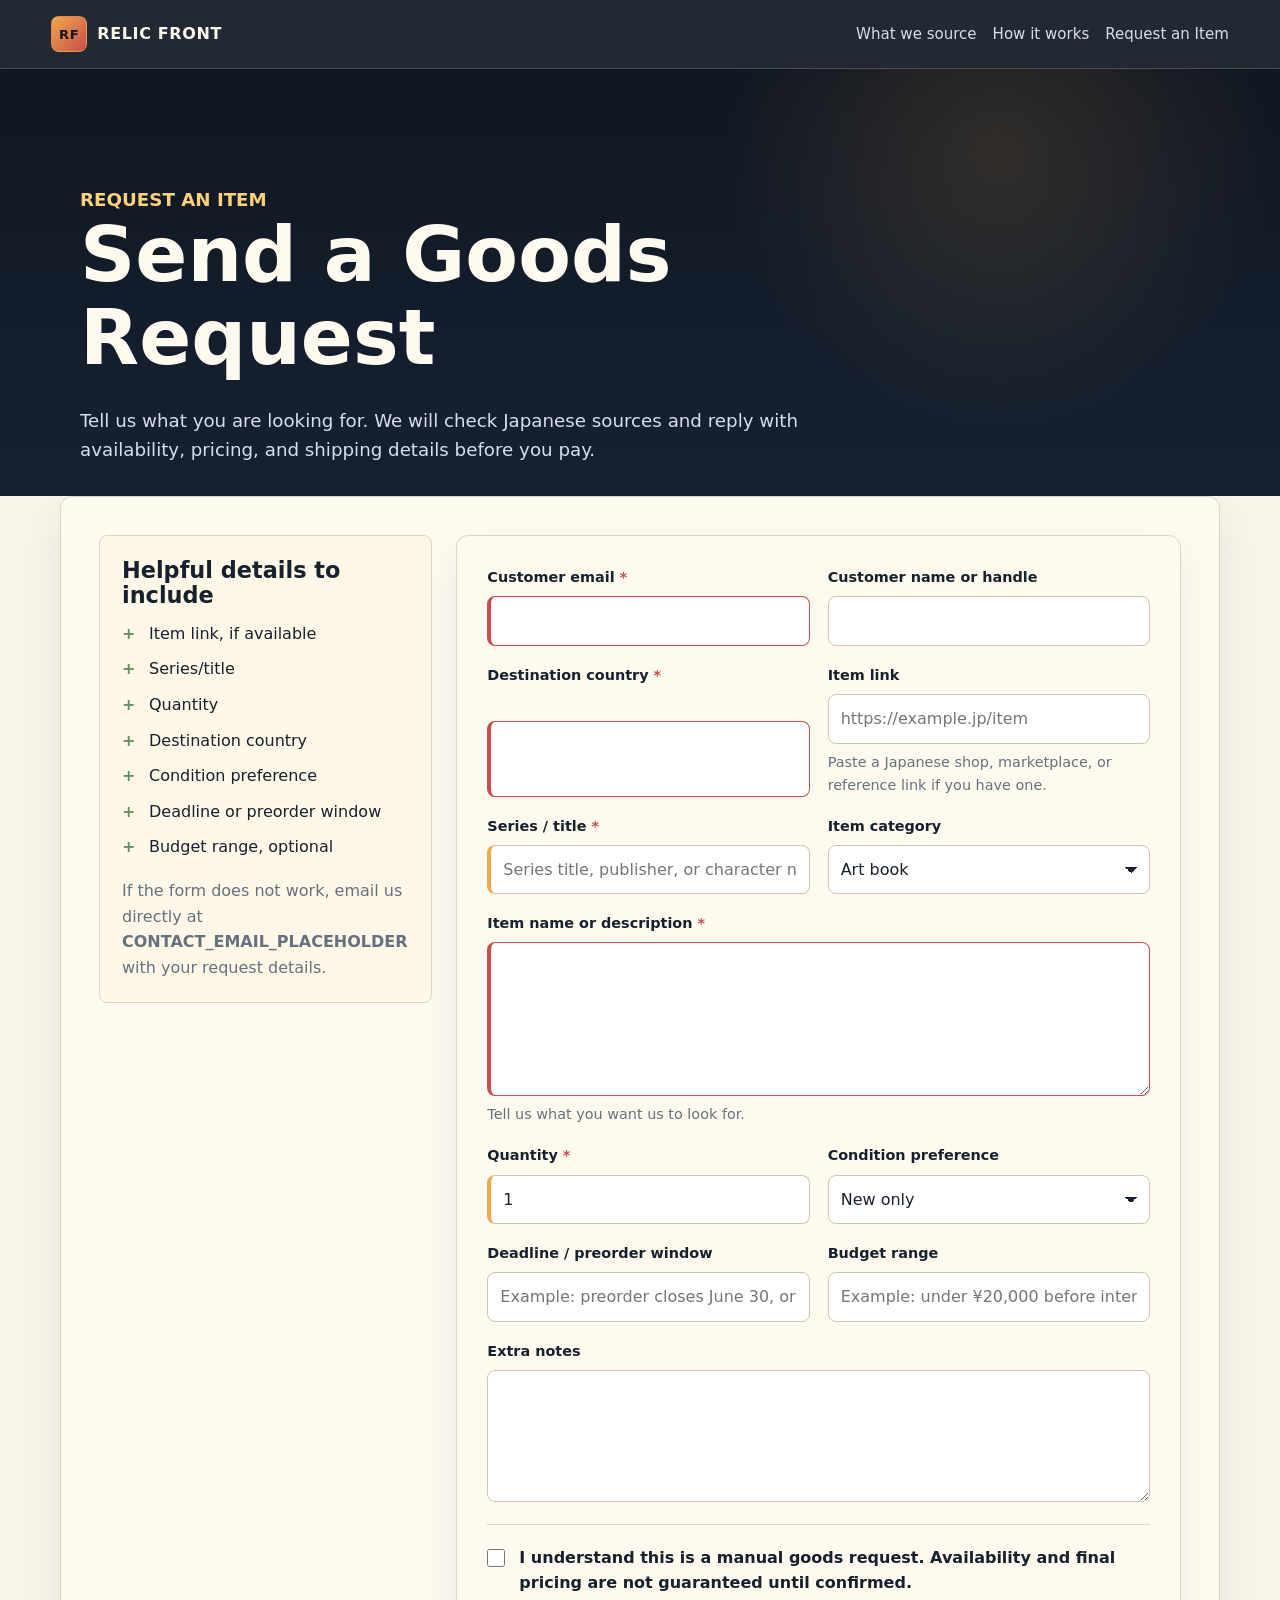
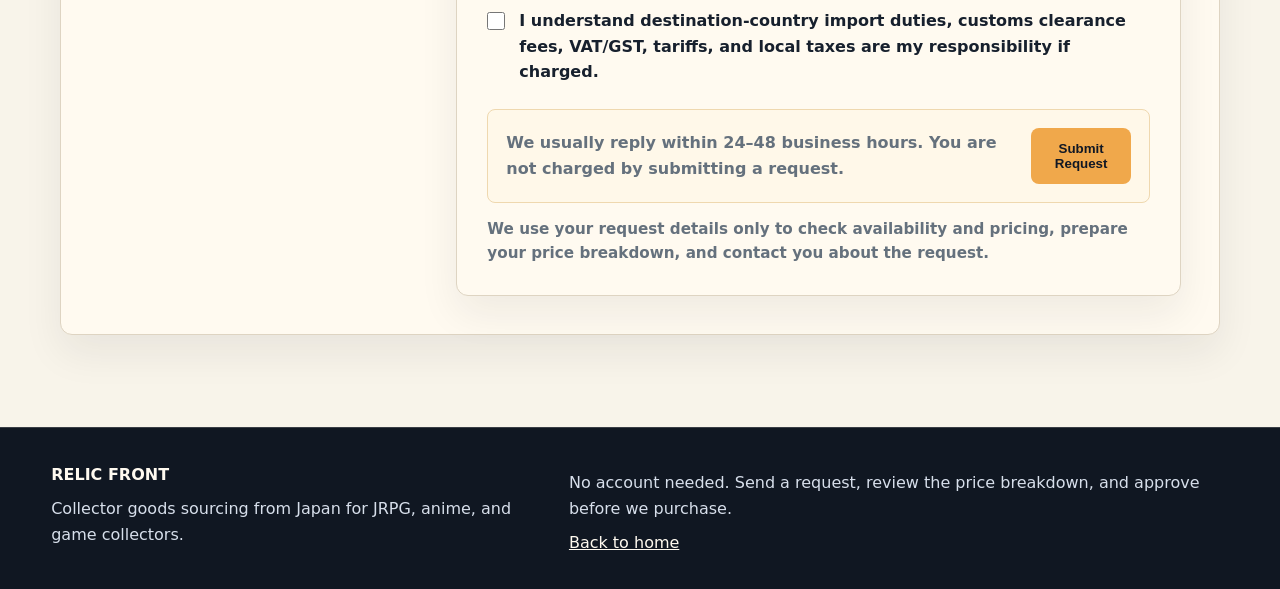
==== commit fe7f30b5: "Polish homepage design" ====
--- a/request.html
+++ b/request.html
@@ -5,28 +5,27 @@
     <meta name="viewport" content="width=device-width, initial-scale=1">
     <meta
       name="description"
-      content="Send a goods request for JRPG, anime, and game goods from Japan. We check Japanese sources and reply with availability, pricing, and shipping details before you pay."
+      content="Send a goods request for items from Japan. We check Japanese sources and reply with availability, pricing, and shipping details before you pay."
     >
     <title>Send a Goods Request | JRPG &amp; Anime Goods from Japan</title>
     <link rel="stylesheet" href="styles.css">
   </head>
   <body>
     <header class="site-header">
-      <a class="brand" href="index.html" aria-label="Japan Goods Request Desk home">
-        <span class="brand-mark" aria-hidden="true">JG</span>
-        <span>Japan Goods Request Desk</span>
+      <a class="brand" href="index.html" aria-label="Relic Front home">
+        <span class="brand-mark" aria-hidden="true">RF</span>
+        <span>RELIC FRONT</span>
       </a>
       <nav class="site-nav" aria-label="Main navigation">
-        <a href="index.html#source">What we source</a>
+        <a href="index.html#categories">What we source</a>
         <a href="index.html#how-it-works">How it works</a>
-        <a href="index.html#price-ranges">Price ranges</a>
-        <a href="request.html">Goods Request</a>
+        <a href="request.html">Request an Item</a>
       </nav>
     </header>
 
     <main>
       <section class="page-title">
-        <p class="eyebrow">Goods request</p>
+        <p class="eyebrow">Request an Item</p>
         <h1>Send a Goods Request</h1>
         <p>
           Tell us what you are looking for. We will check Japanese sources and reply with
@@ -185,16 +184,6 @@
                 >
                 <span>I understand destination-country import duties, customs clearance fees, VAT/GST, tariffs, and local taxes are my responsibility if charged.</span>
               </label>
-
-              <label class="checkbox-field" for="follow_up_permission">
-                <input
-                  id="follow_up_permission"
-                  name="follow_up_permission"
-                  type="checkbox"
-                  value="yes"
-                >
-                <span>You may email me about this request and related availability updates.</span>
-              </label>
             </div>
 
             <div class="submit-row">
@@ -222,7 +211,7 @@
             </p>
             <div class="success-actions">
               <a class="button primary" href="index.html">Return to homepage</a>
-              <a class="secondary-link" href="request.html">Send another goods request</a>
+              <a class="secondary-link" href="request.html">Send another request</a>
             </div>
           </section>
         </div>
@@ -231,8 +220,8 @@
 
     <footer class="site-footer">
       <div>
-        <strong>Japan Goods Request Desk</strong>
-        <p>An independent Tokyo-based sourcing service for JRPG, anime, and game goods from Japan.</p>
+        <strong>RELIC FRONT</strong>
+        <p>Collector goods sourcing from Japan for JRPG, anime, and game collectors.</p>
       </div>
       <div>
         <p>No account needed. Send a request, review the price breakdown, and approve before we purchase.</p>
--- a/styles.css
+++ b/styles.css
@@ -49,16 +49,18 @@
 h2,
 h3 {
   margin: 0;
-  line-height: 1.12;
+  line-height: 1.08;
 }
 
 h1 {
   max-width: 970px;
-  font-size: clamp(2.6rem, 7vw, 5.9rem);
+  font-size: clamp(2.4rem, 5vw, 4.8rem);
+  line-height: 1.02;
+  letter-spacing: -0.02em;
 }
 
 h2 {
-  font-size: clamp(1.55rem, 3vw, 2.6rem);
+  font-size: clamp(2rem, 4vw, 3.4rem);
 }
 
 h3 {
@@ -85,6 +87,7 @@
   display: inline-flex;
   align-items: center;
   gap: 10px;
+  letter-spacing: 0.04em;
   font-weight: 900;
   text-decoration: none;
 }
@@ -125,12 +128,12 @@
 .cta-section,
 .page-title,
 .form-shell {
-  width: min(1120px, calc(100% - 36px));
+  width: min(1160px, calc(100% - 40px));
   margin: 0 auto;
 }
 
 .section {
-  padding: clamp(54px, 8vw, 92px) 0;
+  padding-block: clamp(72px, 9vw, 120px);
 }
 
 .band {
@@ -145,7 +148,7 @@
 
 .section-heading {
   max-width: 760px;
-  margin-bottom: 30px;
+  margin-bottom: clamp(32px, 4vw, 48px);
 }
 
 .section-heading.compact {
@@ -205,26 +208,26 @@
 .hero {
   width: 100%;
   max-width: none;
-  display: grid;
-  grid-template-columns: minmax(0, 1.1fr) minmax(300px, 0.75fr);
-  gap: clamp(28px, 5vw, 70px);
-  align-items: center;
-  min-height: 78vh;
-  padding: clamp(54px, 8vw, 110px) max(18px, calc((100vw - 1120px) / 2));
+  min-height: 72vh;
+  padding: clamp(96px, 11vw, 160px) max(20px, calc((100vw - 1160px) / 2)) clamp(86px, 9vw, 132px);
   background:
-    radial-gradient(circle at 82% 18%, rgba(240, 168, 75, 0.16), transparent 28%),
+    radial-gradient(circle at 78% 18%, rgba(240, 168, 75, 0.13), transparent 30%),
     linear-gradient(180deg, #101722 0%, #162131 100%);
   color: #fffaf0;
 }
 
+.hero-content {
+  max-width: 920px;
+}
+
 .hero .eyebrow {
   color: #ffd17a;
 }
 
 .hero-copy,
 .page-title p {
-  max-width: 760px;
-  margin: 22px 0 0;
+  max-width: 720px;
+  margin: 26px 0 0;
   color: #d7dfeb;
   font-size: 1.14rem;
 }
@@ -233,120 +236,23 @@
   display: flex;
   flex-wrap: wrap;
   gap: 12px;
-  margin-top: 30px;
-}
-
-.hero-signals {
-  max-width: 720px;
-  margin-top: 26px;
-  padding-top: 18px;
-  border-top: 1px solid rgba(248, 244, 234, 0.18);
-}
-
-.signal-label {
-  display: block;
-  margin-bottom: 10px;
-  color: #ffd17a;
-  font-size: 0.74rem;
-  font-weight: 900;
-  text-transform: uppercase;
-}
-
-.hero-signals ul {
-  display: flex;
-  flex-wrap: wrap;
-  gap: 8px 18px;
-  margin: 0;
-  padding: 0;
-  list-style: none;
-}
-
-.hero-signals li {
-  position: relative;
-  padding-left: 18px;
-  color: #d7dfeb;
-  font-size: 0.94rem;
-  font-weight: 800;
-}
-
-.hero-signals li::before {
-  content: "";
-  position: absolute;
-  left: 0;
-  top: 0.66em;
-  width: 7px;
-  height: 7px;
-  border-radius: 999px;
-  background: var(--teal);
-  box-shadow: 0 0 0 3px rgba(81, 166, 160, 0.16);
-}
-
-.hero-board {
-  position: relative;
-  min-height: 430px;
-  padding: 26px;
-  border: 1px solid rgba(248, 244, 234, 0.16);
-  border-radius: 10px;
-  background:
-    linear-gradient(180deg, rgba(248, 244, 234, 0.1), rgba(248, 244, 234, 0.03)),
-    repeating-linear-gradient(90deg, rgba(255, 255, 255, 0.04) 0 1px, transparent 1px 64px);
-  box-shadow: var(--shadow);
-}
-
-.board-label {
-  margin-bottom: 18px;
-  color: #ffd17a;
-  font-size: 0.8rem;
-  font-weight: 900;
-  text-transform: uppercase;
-}
-
-.mock-card {
-  width: min(310px, 100%);
-  margin-bottom: 16px;
-  padding: 18px;
-  border: 1px solid rgba(248, 244, 234, 0.18);
-  border-radius: 8px;
-  background: var(--surface-strong);
-  color: var(--ink);
-  box-shadow: 0 16px 34px rgba(0, 0, 0, 0.22);
-}
-
-.mock-card:nth-child(3) {
-  margin-left: auto;
-}
-
-.mock-card span {
-  display: inline-block;
-  margin-bottom: 10px;
-  padding: 4px 8px;
-  border-radius: 999px;
-  background: rgba(201, 77, 77, 0.12);
-  color: var(--red);
-  font-size: 0.72rem;
-  font-weight: 900;
-  text-transform: uppercase;
-}
-
-.mock-card strong,
-.mock-card small {
-  display: block;
-}
-
-.mock-card small {
-  margin-top: 6px;
-  color: var(--muted);
-}
-
-.compact-card {
-  width: 230px;
+  margin-top: 38px;
+}
+
+.hero-reassurance {
+  max-width: 560px;
+  margin: 18px 0 0;
+  color: rgba(215, 223, 235, 0.82);
+  font-size: 0.96rem;
+  font-weight: 700;
 }
 
 /* Content grids */
 .text-block {
   display: grid;
   grid-template-columns: repeat(2, minmax(0, 1fr));
-  gap: 28px;
+  gap: clamp(28px, 4vw, 44px);
+  max-width: 920px;
   color: var(--muted);
   font-size: 1.06rem;
 }
@@ -355,7 +261,6 @@
 .category-card p,
 .sourcing-grid p,
 .trust-grid p,
-.request-grid p,
 .source-note,
 .site-footer p,
 .request-guidance p,
@@ -367,27 +272,25 @@
 .category-grid {
   display: grid;
   grid-template-columns: repeat(4, minmax(0, 1fr));
-  gap: 16px;
+  gap: clamp(20px, 3vw, 30px);
 }
 
 .category-card,
 .sourcing-grid article,
 .trust-grid article,
-.request-grid article,
-.price-grid article,
 .form-shell,
 .quote-form,
 .request-panel {
   border: 1px solid var(--paper-line);
-  border-radius: 8px;
+  border-radius: 12px;
   background: var(--surface-strong);
-  box-shadow: 0 14px 34px rgba(28, 32, 38, 0.08);
+  box-shadow: 0 18px 40px rgba(28, 32, 38, 0.07);
 }
 
 .category-card {
   position: relative;
-  min-height: 240px;
-  padding: 20px;
+  min-height: 260px;
+  padding: clamp(24px, 3vw, 30px);
   overflow: hidden;
 }
 
@@ -477,120 +380,39 @@
 .sourcing-grid {
   display: grid;
   grid-template-columns: repeat(4, minmax(0, 1fr));
-  gap: 16px;
-  margin-top: 24px;
+  gap: clamp(20px, 3vw, 30px);
+  margin-top: 32px;
 }
 
 .sourcing-grid article {
-  padding: 20px;
+  padding: clamp(26px, 3vw, 32px);
   border-top: 4px solid var(--blue);
 }
 
 .sourcing-grid p {
-  margin-top: 9px;
-}
-
-.steps {
-  display: grid;
-  grid-template-columns: repeat(7, minmax(0, 1fr));
-  gap: 12px;
-  margin: 0;
-  padding: 0;
-  list-style: none;
-}
-
-.steps li {
-  padding: 18px;
-  border: 1px solid #d8dfd9;
-  border-radius: 8px;
-  background: #fff;
-}
-
-.steps span {
-  display: inline-grid;
-  place-items: center;
-  width: 30px;
-  height: 30px;
-  margin-bottom: 16px;
-  border-radius: 999px;
-  background: var(--bg-soft);
-  color: var(--accent);
-  font-weight: 900;
-}
-
-.steps p,
-.request-grid dd,
-.request-grid p {
-  margin: 9px 0 0;
-  color: var(--muted);
+  margin-top: 12px;
 }
 
 .process-note {
-  margin: 18px 0 0;
-  padding: 14px 16px;
+  max-width: 840px;
+  margin: 28px 0 0;
+  padding: 18px 20px;
   border-left: 4px solid var(--accent);
+  border-radius: 0 10px 10px 0;
   background: #fff8e9;
   font-weight: 900;
 }
 
-.request-grid {
-  display: grid;
-  grid-template-columns: repeat(5, minmax(0, 1fr));
-  gap: 16px;
-}
-
-.request-grid article,
-.trust-grid article,
-.price-grid article {
-  padding: 20px;
-}
-
-.request-grid dl {
-  display: grid;
-  gap: 10px;
-  margin: 18px 0 0;
-}
-
-.request-grid dt {
-  color: var(--ink);
-  font-size: 0.76rem;
-  font-weight: 900;
-  text-transform: uppercase;
-}
-
-.request-grid dd {
-  margin: 2px 0 0;
-}
-
-.price-grid,
+.trust-grid article {
+  padding: clamp(24px, 3vw, 30px);
+}
+
 .trust-grid {
   display: grid;
   grid-template-columns: repeat(4, minmax(0, 1fr));
-  gap: 16px;
-}
-
-.price-grid article {
-  background: #17202d;
-  border-color: #17202d;
-  color: #fffaf0;
-}
-
-.price-grid p {
-  margin: 10px 0 0;
-  color: #ffd17a;
-  font-size: 1.22rem;
-  font-weight: 900;
-}
-
-.price-includes {
-  margin-top: 18px;
-  padding: 22px;
-  border: 1px solid #d8dfd9;
-  border-radius: 8px;
-  background: #fff;
-}
-
-.price-includes ul,
+  gap: clamp(20px, 3vw, 28px);
+}
+
 .check-list,
 .x-list {
   display: grid;
@@ -600,18 +422,12 @@
   list-style: none;
 }
 
-.price-includes ul {
-  grid-template-columns: repeat(3, minmax(0, 1fr));
-}
-
-.price-includes li,
 .check-list li,
 .x-list li {
   position: relative;
   padding-left: 27px;
 }
 
-.price-includes li::before,
 .check-list li::before,
 .x-list li::before {
   position: absolute;
@@ -619,7 +435,6 @@
   font-weight: 900;
 }
 
-.price-includes li::before,
 .check-list li::before {
   content: "+";
   color: var(--green);
@@ -638,12 +453,12 @@
 .source-list {
   display: flex;
   flex-wrap: wrap;
-  gap: 10px;
-  margin-top: 24px;
+  gap: 12px 14px;
+  margin-top: 30px;
 }
 
 .source-list span {
-  padding: 9px 12px;
+  padding: 10px 14px;
   border: 1px solid #d8dfd9;
   border-radius: 8px;
   background: #fff;
@@ -656,11 +471,11 @@
 }
 
 .trust-feature {
-  margin-bottom: 18px;
-  padding: clamp(20px, 4vw, 30px);
+  margin-bottom: 24px;
+  padding: clamp(24px, 4vw, 34px);
   border: 1px solid #d7c5a8;
   border-left: 5px solid var(--teal);
-  border-radius: 8px;
+  border-radius: 10px;
   background: #fffaf0;
   box-shadow: 0 14px 34px rgba(28, 32, 38, 0.08);
 }
@@ -672,10 +487,36 @@
   font-size: 1.05rem;
 }
 
+#trust .trust-feature {
+  max-width: 860px;
+  margin-bottom: 28px;
+  padding: 0;
+  border: 0;
+  border-radius: 0;
+  background: transparent;
+  box-shadow: none;
+}
+
+#trust .trust-feature p {
+  margin: 0;
+  color: var(--muted);
+  font-size: 1.08rem;
+  line-height: 1.7;
+}
+
+.compact-trust-grid {
+  grid-template-columns: repeat(auto-fit, minmax(260px, 1fr));
+  gap: clamp(20px, 3vw, 28px);
+}
+
+.compact-trust-grid article {
+  padding: clamp(26px, 3vw, 32px);
+}
+
 .risk-section {
-  padding: 24px;
+  padding: clamp(28px, 4vw, 38px);
   border: 1px solid #efd8af;
-  border-radius: 8px;
+  border-radius: 10px;
   background: #fff8e9;
 }
 
@@ -695,13 +536,13 @@
 
 .faq-list {
   display: grid;
-  gap: 12px;
+  gap: 16px;
 }
 
 details {
-  padding: 18px 20px;
+  padding: 22px 26px;
   border: 1px solid #d8dfd9;
-  border-radius: 8px;
+  border-radius: 10px;
   background: #fff;
 }
 
@@ -719,8 +560,8 @@
   display: flex;
   align-items: center;
   justify-content: space-between;
-  gap: 24px;
-  padding: clamp(40px, 7vw, 76px) 0;
+  gap: clamp(24px, 5vw, 56px);
+  padding-block: clamp(64px, 8vw, 104px);
 }
 
 /* Request page */
@@ -740,6 +581,8 @@
 
 .page-title h1 {
   font-size: clamp(2.3rem, 6vw, 4.8rem);
+  line-height: 1.08;
+  letter-spacing: 0;
 }
 
 .form-shell {
@@ -1005,11 +848,8 @@
 }
 
 @media (max-width: 1060px) {
-  .steps,
   .category-grid,
   .sourcing-grid,
-  .request-grid,
-  .price-grid,
   .trust-grid {
     grid-template-columns: repeat(2, minmax(0, 1fr));
   }
@@ -1040,21 +880,36 @@
 
   .hero {
     min-height: auto;
-  }
-
-  .hero-board {
-    min-height: 360px;
-  }
-
-  .steps,
+    padding-top: 76px;
+    padding-bottom: 82px;
+  }
+
+  h1 {
+    font-size: clamp(2.25rem, 12vw, 3.35rem);
+    line-height: 1.04;
+    letter-spacing: -0.015em;
+  }
+
+  .section {
+    padding-top: 68px;
+    padding-bottom: 68px;
+  }
+
+  .section-heading {
+    margin-bottom: 30px;
+  }
+
   .category-grid,
   .sourcing-grid,
-  .request-grid,
-  .price-grid,
   .trust-grid,
-  .risk-section .x-list,
-  .price-includes ul {
+  .risk-section .x-list {
     grid-template-columns: 1fr;
+  }
+
+  .category-grid,
+  .sourcing-grid,
+  .trust-grid {
+    gap: 18px;
   }
 
   .button {
@@ -1066,3 +921,83 @@
     flex-direction: column;
   }
 }
+
+#how-it-works {
+  max-width: 1120px;
+  margin-inline: auto;
+}
+
+#how-it-works .section-heading {
+  max-width: 760px;
+}
+
+#how-it-works .section-heading h2 {
+  font-size: clamp(2rem, 3.6vw, 3.2rem);
+  line-height: 1.05;
+  letter-spacing: -0.035em;
+}
+
+.process-grid {
+  display: grid;
+  grid-template-columns: repeat(2, minmax(0, 1fr));
+  gap: clamp(20px, 3vw, 28px);
+  max-width: 980px;
+  margin-top: 42px;
+}
+
+.process-card {
+  min-width: 0;
+  padding: clamp(28px, 4vw, 36px);
+  border: 1px solid #d8dfd9;
+  border-radius: 16px;
+  background: rgba(255, 255, 255, 0.78);
+  box-shadow: 0 16px 34px rgba(28, 32, 38, 0.055);
+}
+
+.step-number {
+  display: inline-grid;
+  place-items: center;
+  width: 28px;
+  height: 28px;
+  margin-bottom: 18px;
+  border-radius: 999px;
+  background: rgba(24, 34, 51, 0.92);
+  color: #d7923b;
+  font-size: 0.82rem;
+  font-weight: 800;
+}
+
+.process-card h3 {
+  margin: 0 0 12px;
+  font-size: clamp(1.15rem, 1.6vw, 1.35rem);
+  line-height: 1.15;
+  letter-spacing: -0.025em;
+}
+
+.process-card p {
+  max-width: 34rem;
+  margin: 0;
+  color: var(--muted);
+  font-size: 1rem;
+  line-height: 1.65;
+}
+
+#how-it-works .process-note {
+  max-width: 980px;
+  margin: 28px 0 0;
+  padding: 0;
+  border: 0;
+  border-radius: 0;
+  background: transparent;
+  color: var(--muted);
+  font-size: 0.96rem;
+  line-height: 1.6;
+  font-weight: 500;
+}
+
+@media (max-width: 760px) {
+  .process-grid {
+    grid-template-columns: 1fr;
+    gap: 18px;
+  }
+}
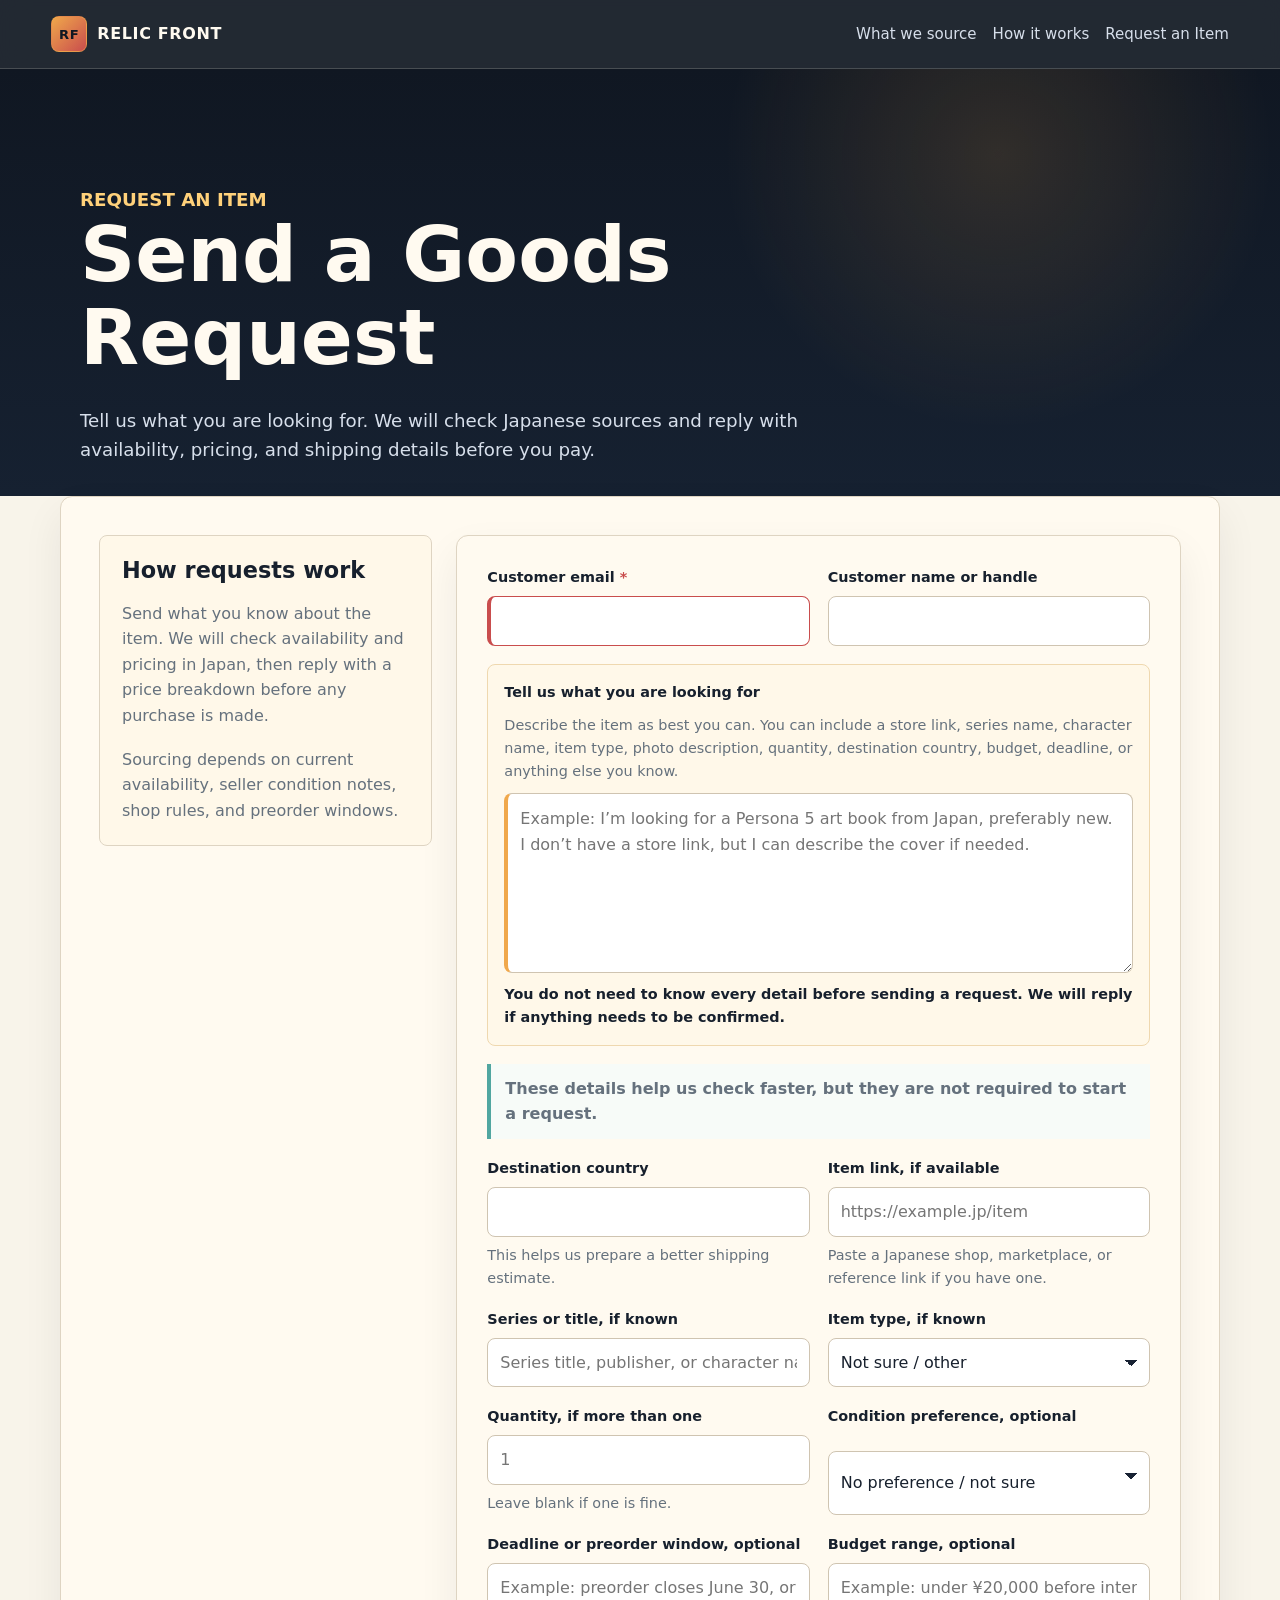
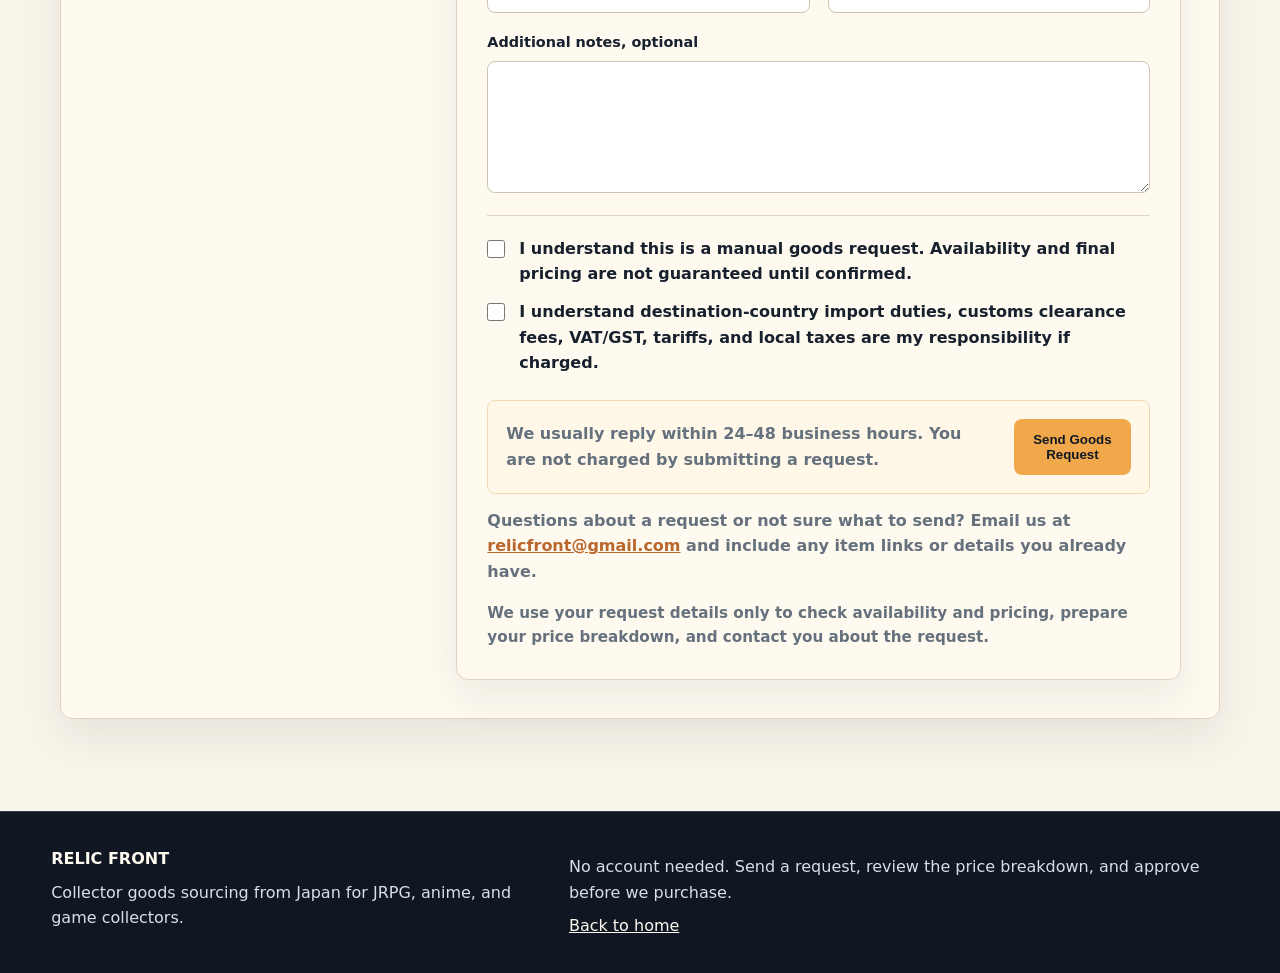
==== commit 1ce08c24: "Polish repository documentation" ====
--- a/request.html
+++ b/request.html
@@ -35,27 +35,22 @@
 
       <section class="form-shell" id="quote-form">
         <div class="request-layout">
-          <aside class="request-guidance" aria-labelledby="helpful-details">
-            <h2 id="helpful-details">Helpful details to include</h2>
-            <ul class="check-list">
-              <li>Item link, if available</li>
-              <li>Series/title</li>
-              <li>Quantity</li>
-              <li>Destination country</li>
-              <li>Condition preference</li>
-              <li>Deadline or preorder window</li>
-              <li>Budget range, optional</li>
-            </ul>
+          <aside class="request-guidance" aria-labelledby="request-process">
+            <h2 id="request-process">How requests work</h2>
             <p>
-              If the form does not work, email us directly at
-              <strong>CONTACT_EMAIL_PLACEHOLDER</strong> with your request details.
+              Send what you know about the item. We will check availability and pricing in
+              Japan, then reply with a price breakdown before any purchase is made.
+            </p>
+            <p>
+              Sourcing depends on current availability, seller condition notes, shop rules,
+              and preorder windows.
             </p>
           </aside>
 
           <form
             class="quote-form"
             id="quote-request-form"
-            action="https://formspree.io/f/xaqzlble"
+            action="https://formspree.io/f/mnjyrnjg"
             method="POST"
           >
             <input type="hidden" name="_subject" value="New Japan Goods Request">
@@ -78,31 +73,56 @@
                 <input id="customer_name" name="customer_name" type="text" autocomplete="name">
               </div>
 
-              <div class="form-field">
-                <label for="destination_country">Destination country <span aria-hidden="true">*</span></label>
-                <input id="destination_country" name="destination_country" type="text" autocomplete="country-name" required>
-              </div>
-
-              <div class="form-field">
-                <label for="item_link">Item link</label>
+              <div class="form-field full primary-request-field">
+                <label for="item_description">Tell us what you are looking for</label>
+                <p class="helper-text">
+                  Describe the item as best you can. You can include a store link, series name,
+                  character name, item type, photo description, quantity, destination country,
+                  budget, deadline, or anything else you know.
+                </p>
+                <textarea
+                  id="item_description"
+                  name="item_description"
+                  rows="6"
+                  placeholder="Example: I&rsquo;m looking for a Persona 5 art book from Japan, preferably new. I don&rsquo;t have a store link, but I can describe the cover if needed."
+                  required
+                ></textarea>
+                <p class="helper-text reassurance-text">
+                  You do not need to know every detail before sending a request. We will reply if
+                  anything needs to be confirmed.
+                </p>
+              </div>
+
+              <div class="optional-detail-note full">
+                These details help us check faster, but they are not required to start a request.
+              </div>
+
+              <div class="form-field">
+                <label for="destination_country">Destination country</label>
+                <input id="destination_country" name="destination_country" type="text" autocomplete="country-name">
+                <p class="helper-text">This helps us prepare a better shipping estimate.</p>
+              </div>
+
+              <div class="form-field">
+                <label for="item_link">Item link, if available</label>
                 <input id="item_link" name="item_link" type="url" placeholder="https://example.jp/item">
                 <p class="helper-text">Paste a Japanese shop, marketplace, or reference link if you have one.</p>
               </div>
 
               <div class="form-field">
-                <label for="series_title">Series / title <span aria-hidden="true">*</span></label>
+                <label for="series_title">Series or title, if known</label>
                 <input
                   id="series_title"
                   name="series_title"
                   type="text"
                   placeholder="Series title, publisher, or character name if relevant"
-                  required
-                >
-              </div>
-
-              <div class="form-field">
-                <label for="item_category">Item category</label>
+                >
+              </div>
+
+              <div class="form-field">
+                <label for="item_category">Item type, if known</label>
                 <select id="item_category" name="item_category">
+                  <option value="">Not sure / other</option>
                   <option value="Art book">Art book</option>
                   <option value="Soundtrack / CD">Soundtrack / CD</option>
                   <option value="Official guidebook">Official guidebook</option>
@@ -116,20 +136,16 @@
                 </select>
               </div>
 
-              <div class="form-field full">
-                <label for="item_description">Item name or description <span aria-hidden="true">*</span></label>
-                <textarea id="item_description" name="item_description" rows="5" required></textarea>
-                <p class="helper-text">Tell us what you want us to look for.</p>
-              </div>
-
-              <div class="form-field">
-                <label for="quantity">Quantity <span aria-hidden="true">*</span></label>
-                <input id="quantity" name="quantity" type="number" min="1" step="1" value="1" required>
-              </div>
-
-              <div class="form-field">
-                <label for="condition_preference">Condition preference</label>
+              <div class="form-field">
+                <label for="quantity">Quantity, if more than one</label>
+                <input id="quantity" name="quantity" type="number" min="1" step="1" placeholder="1">
+                <p class="helper-text">Leave blank if one is fine.</p>
+              </div>
+
+              <div class="form-field">
+                <label for="condition_preference">Condition preference, optional</label>
                 <select id="condition_preference" name="condition_preference">
+                  <option value="">No preference / not sure</option>
                   <option value="New only">New only</option>
                   <option value="Used okay if condition is good">Used okay if condition is good</option>
                   <option value="Please ask me first">Please ask me first</option>
@@ -137,7 +153,7 @@
               </div>
 
               <div class="form-field">
-                <label for="deadline">Deadline / preorder window</label>
+                <label for="deadline">Deadline or preorder window, optional</label>
                 <input
                   id="deadline"
                   name="deadline"
@@ -147,7 +163,7 @@
               </div>
 
               <div class="form-field">
-                <label for="budget_range">Budget range</label>
+                <label for="budget_range">Budget range, optional</label>
                 <input
                   id="budget_range"
                   name="budget_range"
@@ -157,7 +173,7 @@
               </div>
 
               <div class="form-field full">
-                <label for="extra_notes">Extra notes</label>
+                <label for="extra_notes">Additional notes, optional</label>
                 <textarea id="extra_notes" name="extra_notes" rows="4"></textarea>
               </div>
             </div>
@@ -169,7 +185,6 @@
                   name="manual_quote_acknowledgement"
                   type="checkbox"
                   value="acknowledged"
-                  required
                 >
                 <span>I understand this is a manual goods request. Availability and final pricing are not guaranteed until confirmed.</span>
               </label>
@@ -180,7 +195,6 @@
                   name="customs_acknowledgement"
                   type="checkbox"
                   value="acknowledged"
-                  required
                 >
                 <span>I understand destination-country import duties, customs clearance fees, VAT/GST, tariffs, and local taxes are my responsibility if charged.</span>
               </label>
@@ -188,8 +202,13 @@
 
             <div class="submit-row">
               <p>We usually reply within 24&ndash;48 business hours. You are not charged by submitting a request.</p>
-              <button class="button primary" type="submit">Submit Request</button>
-            </div>
+              <button class="button primary" type="submit">Send Goods Request</button>
+            </div>
+            <p class="support-note">
+              Questions about a request or not sure what to send? Email us at
+              <a href="mailto:relicfront@gmail.com">relicfront@gmail.com</a> and include any
+              item links or details you already have.
+            </p>
             <p class="privacy-note">
               We use your request details only to check availability and pricing, prepare your price
               breakdown, and contact you about the request.
@@ -206,8 +225,8 @@
             <p class="eyebrow">Goods request sent</p>
             <h2 id="quote-success-title">Request received</h2>
             <p>
-              Request received. We&rsquo;ll check availability and pricing in Japan and reply with a
-              price breakdown.
+              Your request was received. We usually reply within 24&ndash;48 business hours after
+              checking availability and pricing in Japan.
             </p>
             <div class="success-actions">
               <a class="button primary" href="index.html">Return to homepage</a>
@@ -274,7 +293,7 @@
             quoteFormStatus.hidden = false;
             quoteFormStatus.className = "form-status error";
             quoteFormStatus.textContent =
-              "We could not send your request. Please check your connection and try again, or use the fallback email shown on this page.";
+              "We could not send your request. Please check your connection and try again, or email us using the contact note below.";
             submitButton.disabled = false;
             submitButton.textContent = originalButtonText;
           }
--- a/styles.css
+++ b/styles.css
@@ -664,6 +664,27 @@
   grid-column: 1 / -1;
 }
 
+.primary-request-field {
+  gap: 10px;
+  padding: 16px;
+  border: 1px solid #efd8af;
+  border-radius: 8px;
+  background: #fff8e9;
+}
+
+.primary-request-field textarea {
+  min-height: 176px;
+}
+
+.optional-detail-note {
+  grid-column: 1 / -1;
+  padding: 12px 14px;
+  border-left: 4px solid var(--teal);
+  background: #f7fbf8;
+  color: var(--muted);
+  font-weight: 800;
+}
+
 .form-field label {
   color: var(--ink);
   font-size: 0.9rem;
@@ -735,6 +756,11 @@
   font-size: 0.9rem;
 }
 
+.reassurance-text {
+  color: var(--ink);
+  font-weight: 800;
+}
+
 .acknowledgements {
   display: grid;
   gap: 12px;
@@ -779,6 +805,17 @@
   font-weight: 800;
 }
 
+.support-note {
+  margin-top: 14px;
+  color: var(--muted);
+  font-weight: 800;
+}
+
+.support-note a {
+  color: var(--accent-dark);
+  font-weight: 900;
+}
+
 .request-success-panel {
   padding: clamp(24px, 5vw, 42px);
   border: 1px solid #d7c5a8;
@@ -888,6 +925,20 @@
     font-size: clamp(2.25rem, 12vw, 3.35rem);
     line-height: 1.04;
     letter-spacing: -0.015em;
+  }
+
+  .page-title h1 {
+    font-size: clamp(2.15rem, 10vw, 3rem);
+  }
+
+  input,
+  select,
+  textarea,
+  .helper-text,
+  .support-note,
+  .request-guidance p {
+    min-width: 0;
+    overflow-wrap: anywhere;
   }
 
   .section {
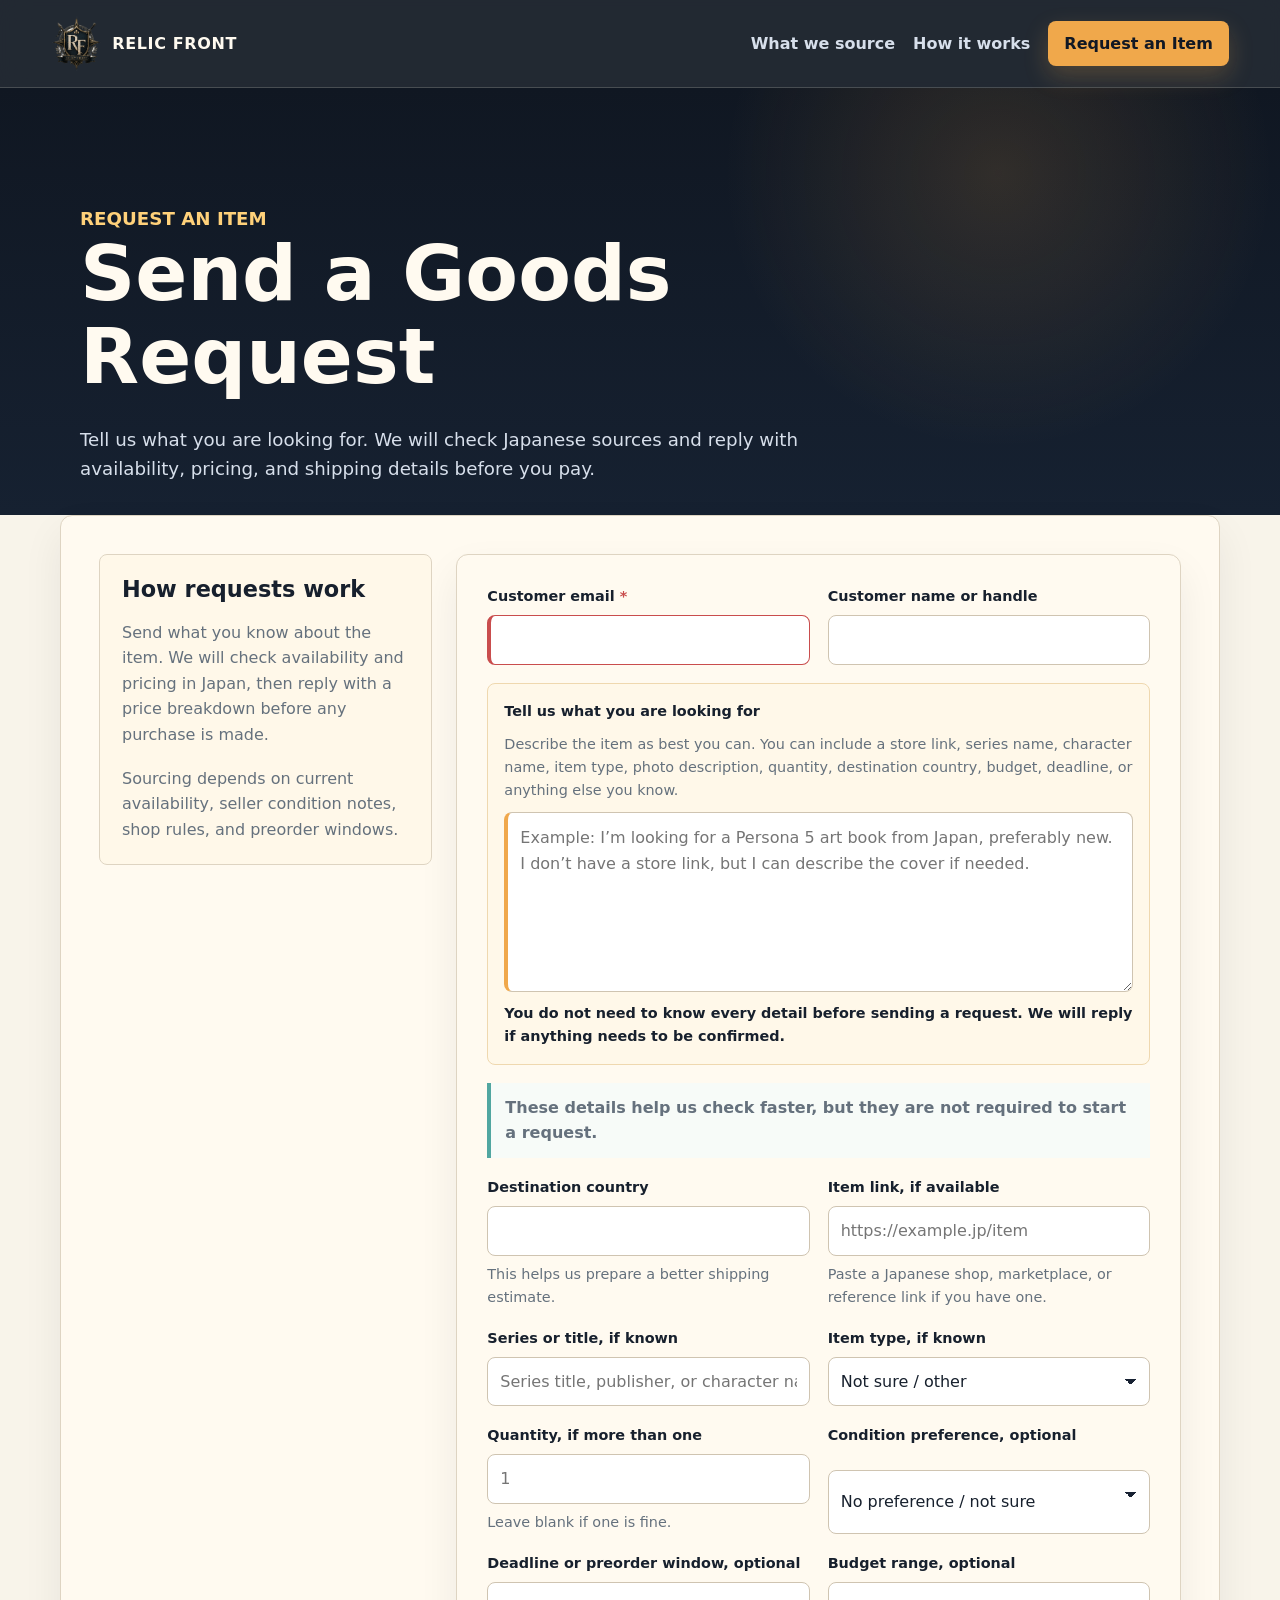
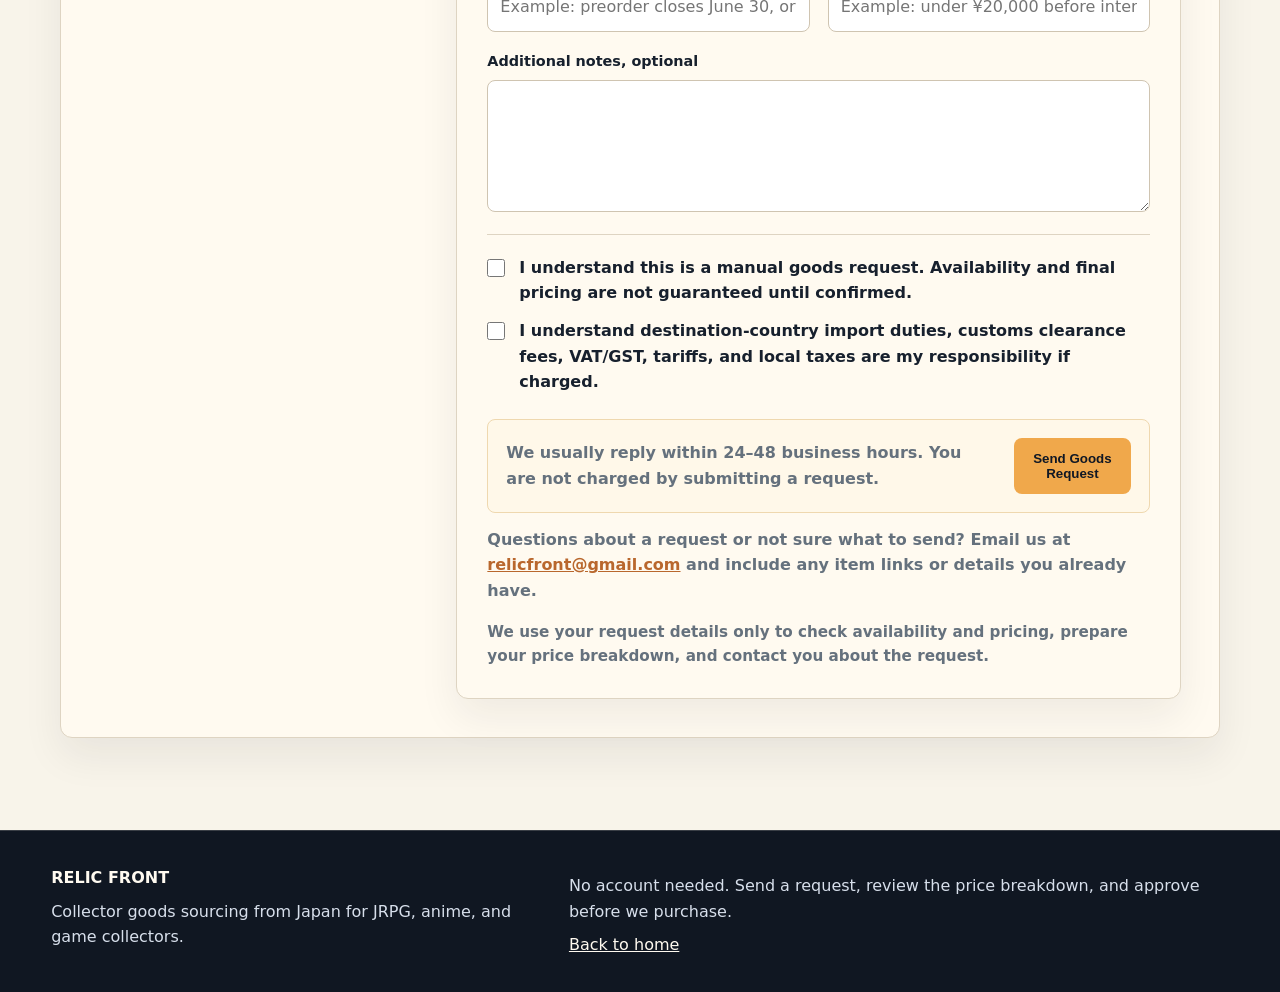
==== commit becba0c5: "further polish" ====
--- a/request.html
+++ b/request.html
@@ -13,13 +13,13 @@
   <body>
     <header class="site-header">
       <a class="brand" href="index.html" aria-label="Relic Front home">
-        <span class="brand-mark" aria-hidden="true">RF</span>
+        <img class="brand-mark" src="assets/relic-front-emblem.png" alt="" width="955" height="1064" aria-hidden="true">
         <span>RELIC FRONT</span>
       </a>
       <nav class="site-nav" aria-label="Main navigation">
         <a href="index.html#categories">What we source</a>
         <a href="index.html#how-it-works">How it works</a>
-        <a href="request.html">Request an Item</a>
+        <a class="nav-cta" href="request.html">Request an Item</a>
       </nav>
     </header>
 
--- a/styles.css
+++ b/styles.css
@@ -93,33 +93,46 @@
 }
 
 .brand-mark {
-  display: inline-grid;
-  place-items: center;
-  width: 36px;
-  height: 36px;
-  border: 1px solid rgba(240, 168, 75, 0.5);
-  border-radius: 8px;
-  background: linear-gradient(135deg, #f0a84b, #c94d4d);
-  color: #101722;
-  font-size: 0.82rem;
+  display: block;
+  width: 51px;
+  height: 55px;
+  object-fit: contain;
 }
 
 .site-nav {
   display: flex;
   flex-wrap: wrap;
+  align-items: center;
   justify-content: flex-end;
-  gap: 16px;
+  gap: 18px;
   color: #d7dfeb;
-  font-size: 0.94rem;
+  font-size: 1rem;
+  font-weight: 800;
 }
 
 .site-nav a {
+  padding: 8px 0;
   text-decoration: none;
 }
 
 .site-nav a:hover,
 .site-footer a:hover {
   color: var(--accent);
+}
+
+.site-nav .nav-cta {
+  min-height: 42px;
+  padding: 9px 15px;
+  border: 1px solid rgba(240, 168, 75, 0.72);
+  border-radius: 8px;
+  background: var(--accent);
+  color: #111824;
+  box-shadow: 0 10px 24px rgba(240, 168, 75, 0.22);
+}
+
+.site-nav .nav-cta:hover {
+  background: #ffd17a;
+  color: #111824;
 }
 
 /* Shared layout */
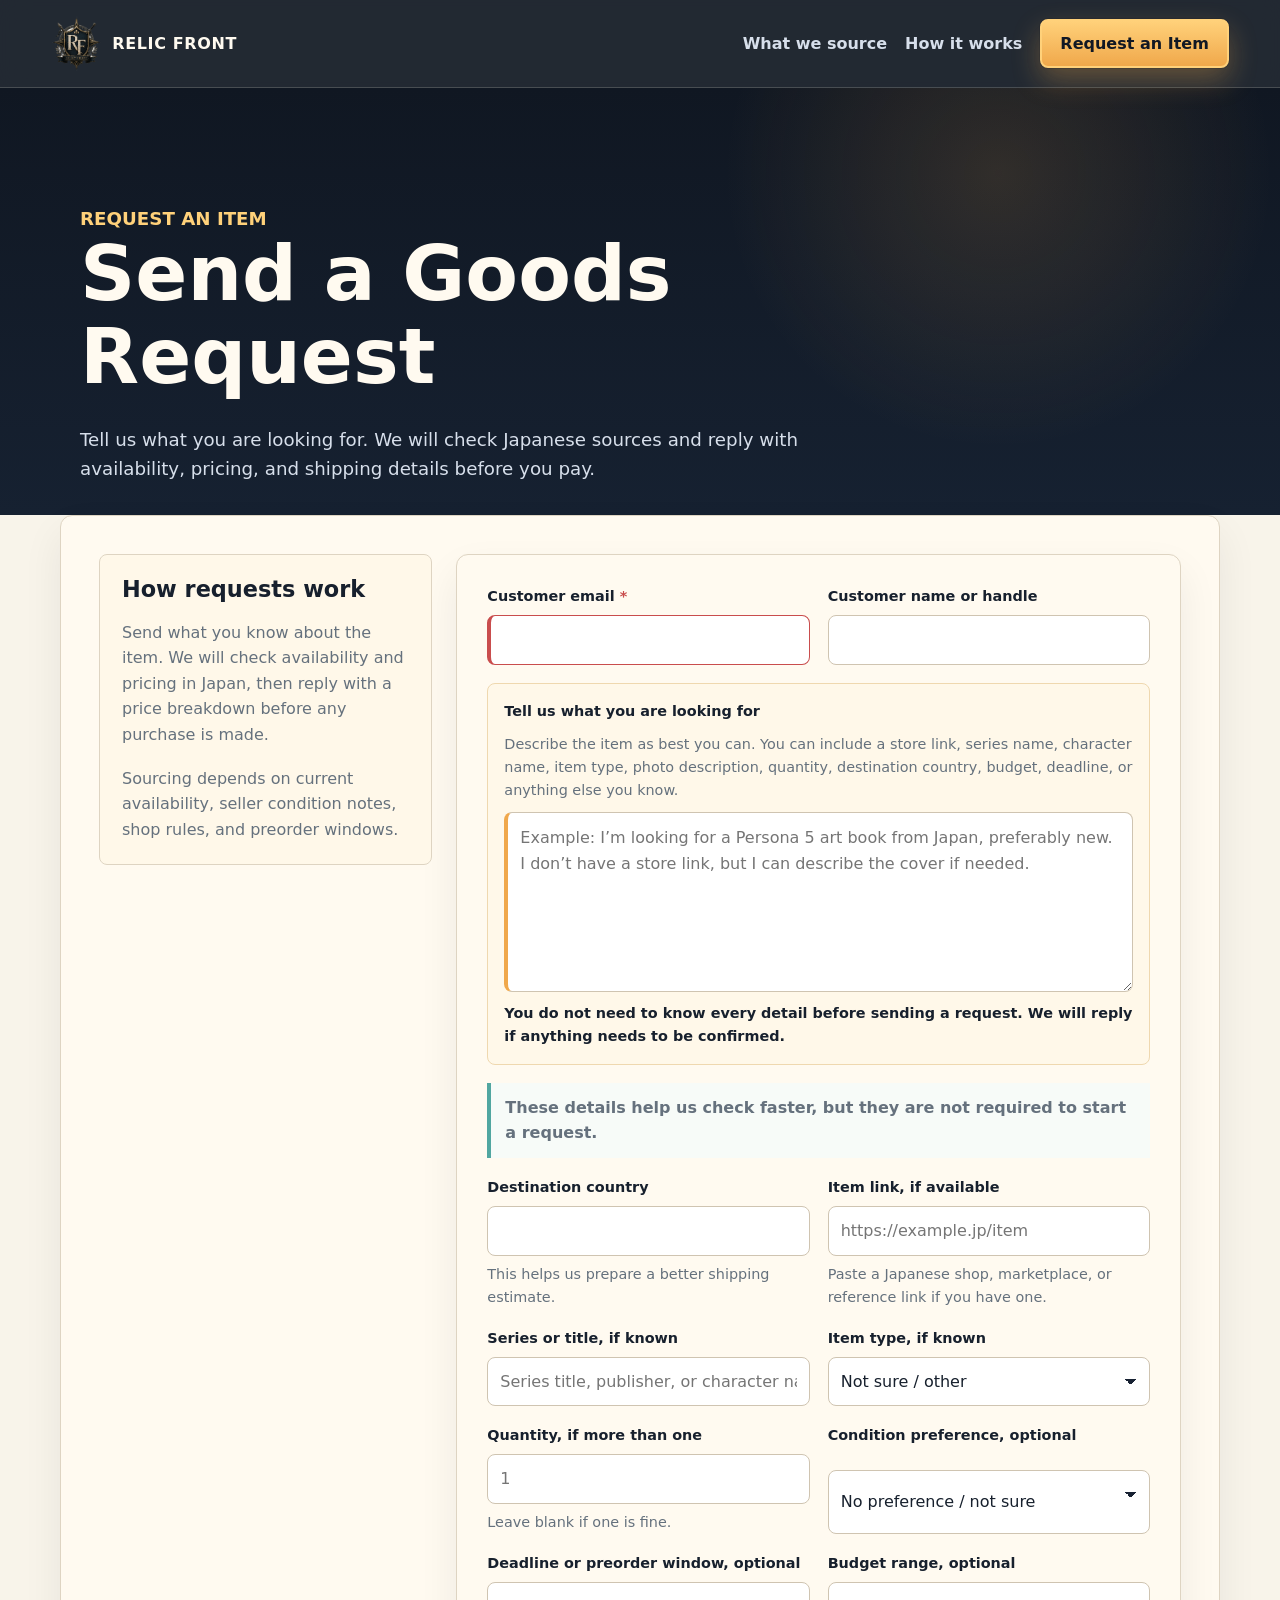
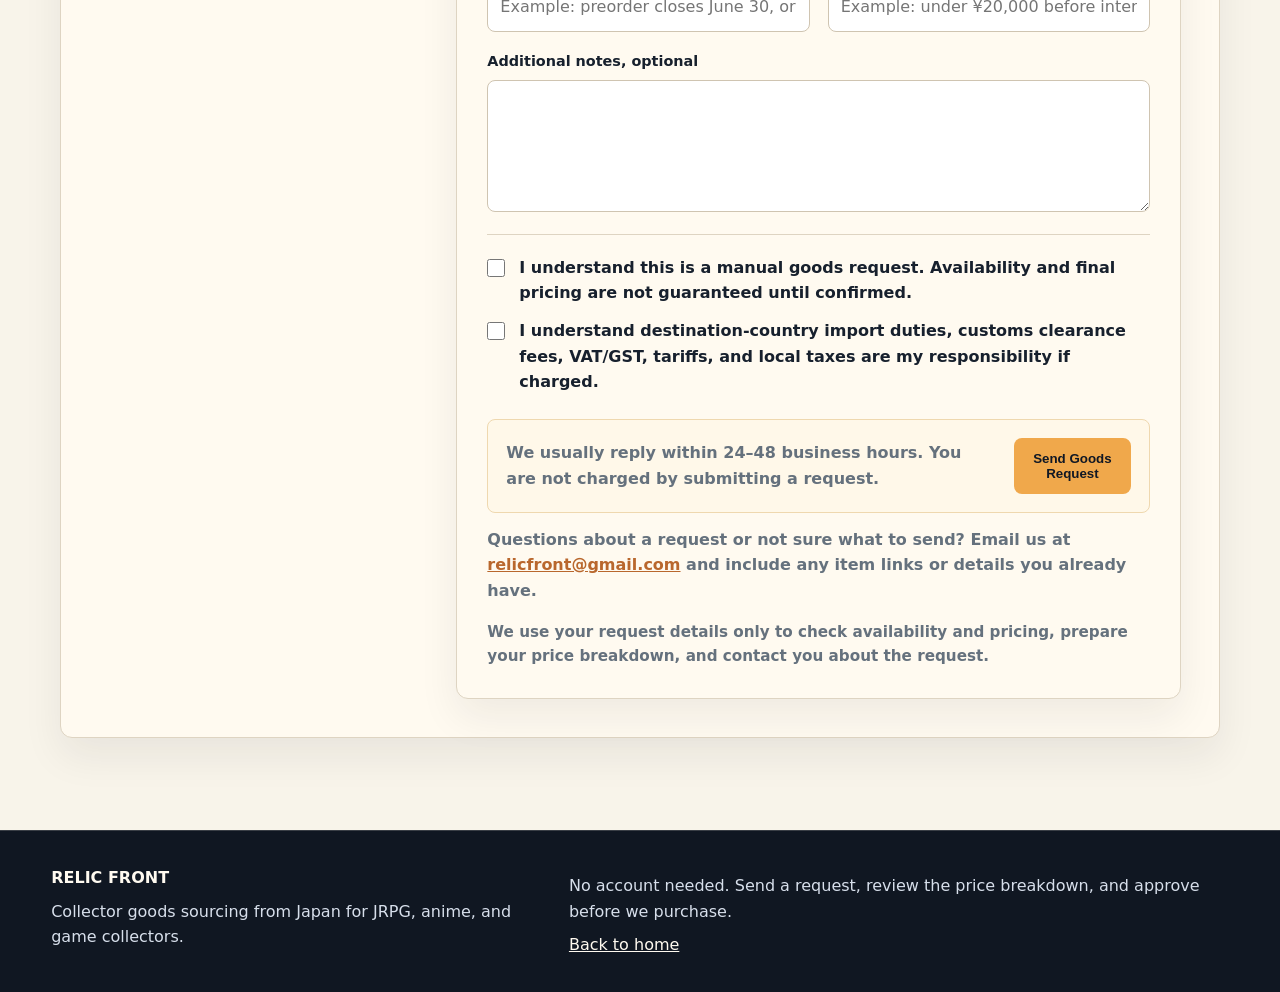
==== commit fa28e217: "Emphasize request CTA" ====
--- a/request.html
+++ b/request.html
@@ -8,7 +8,7 @@
       content="Send a goods request for items from Japan. We check Japanese sources and reply with availability, pricing, and shipping details before you pay."
     >
     <title>Send a Goods Request | JRPG &amp; Anime Goods from Japan</title>
-    <link rel="stylesheet" href="styles.css">
+    <link rel="stylesheet" href="styles.css?v=20260622-2">
   </head>
   <body>
     <header class="site-header">
--- a/styles.css
+++ b/styles.css
@@ -121,18 +121,23 @@
 }
 
 .site-nav .nav-cta {
-  min-height: 42px;
-  padding: 9px 15px;
-  border: 1px solid rgba(240, 168, 75, 0.72);
+  min-height: 44px;
+  padding: 10px 18px;
+  border: 2px solid #ffd17a;
   border-radius: 8px;
-  background: var(--accent);
+  background: linear-gradient(180deg, #ffd17a 0%, var(--accent) 100%);
   color: #111824;
-  box-shadow: 0 10px 24px rgba(240, 168, 75, 0.22);
+  font-weight: 900;
+  white-space: nowrap;
+  box-shadow:
+    0 0 0 1px rgba(17, 24, 36, 0.18),
+    0 12px 28px rgba(240, 168, 75, 0.32);
 }
 
 .site-nav .nav-cta:hover {
-  background: #ffd17a;
+  background: #ffe0a0;
   color: #111824;
+  transform: translateY(-1px);
 }
 
 /* Shared layout */
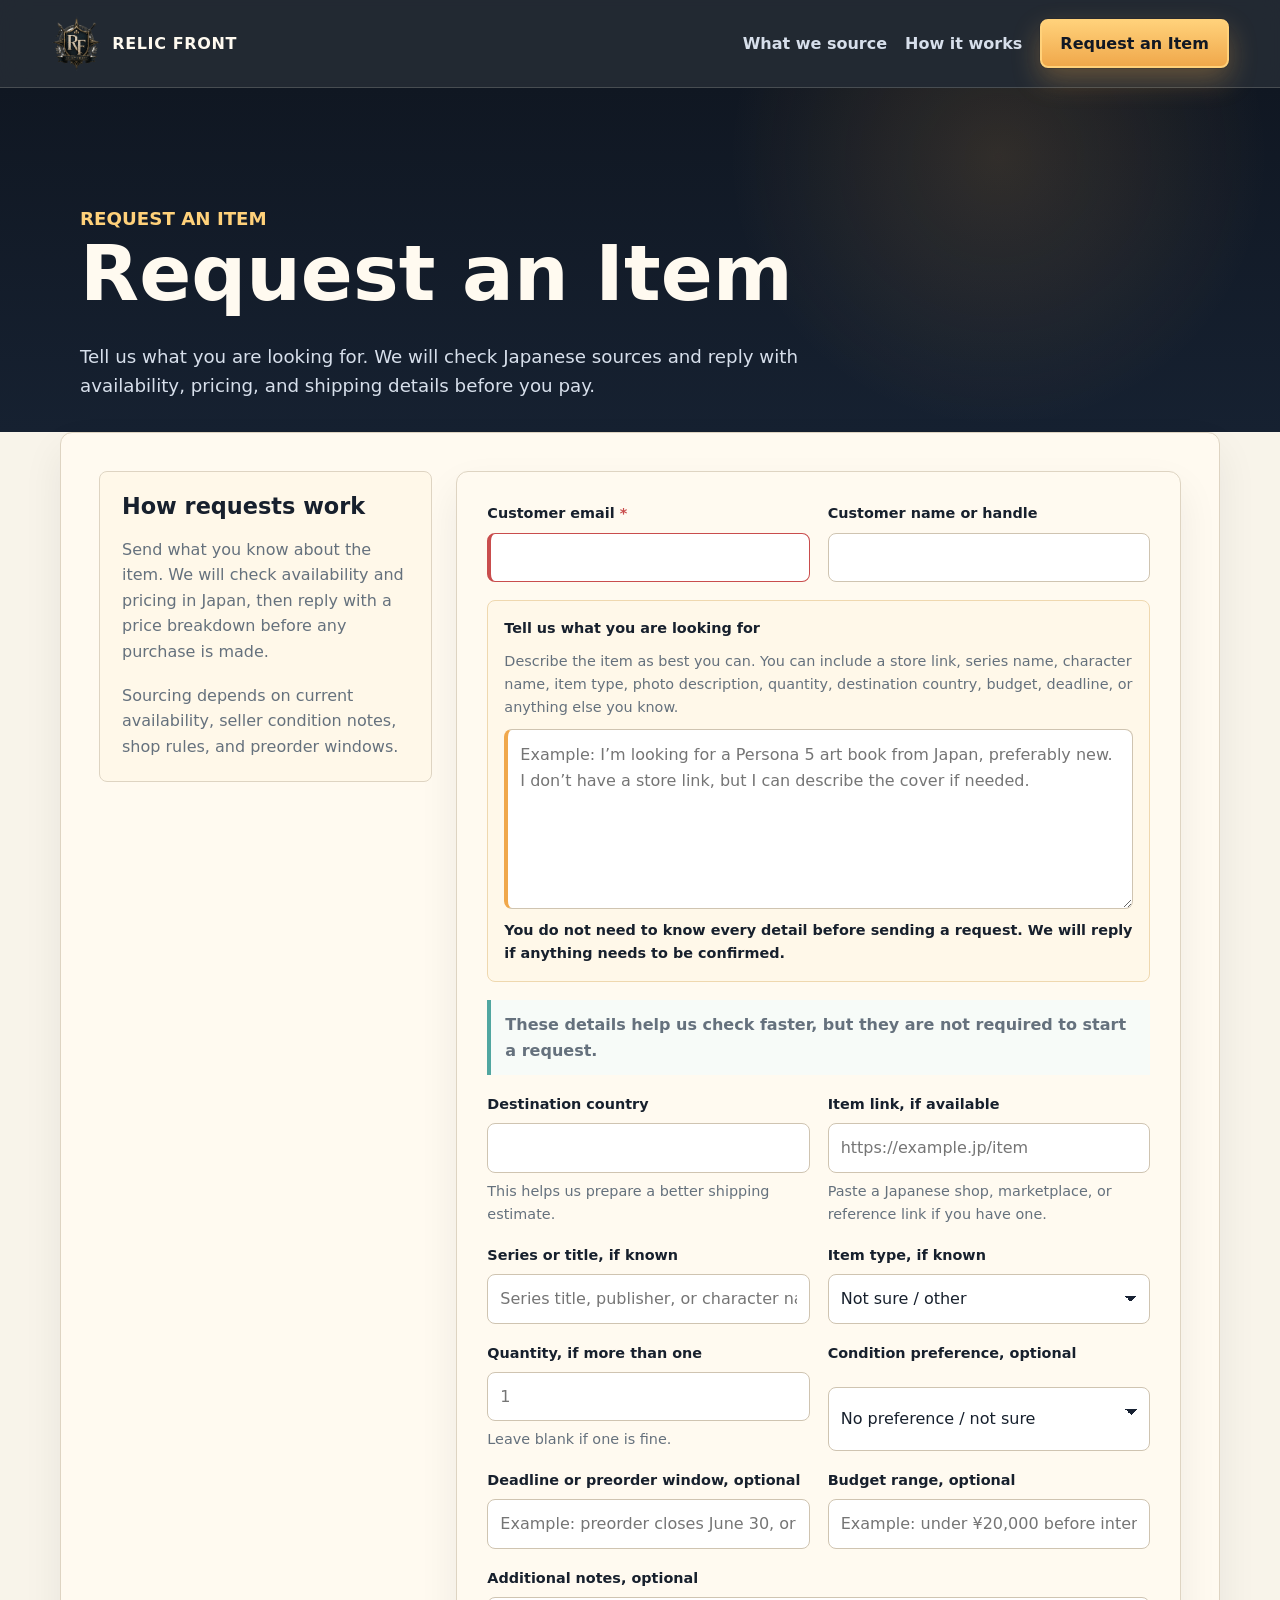
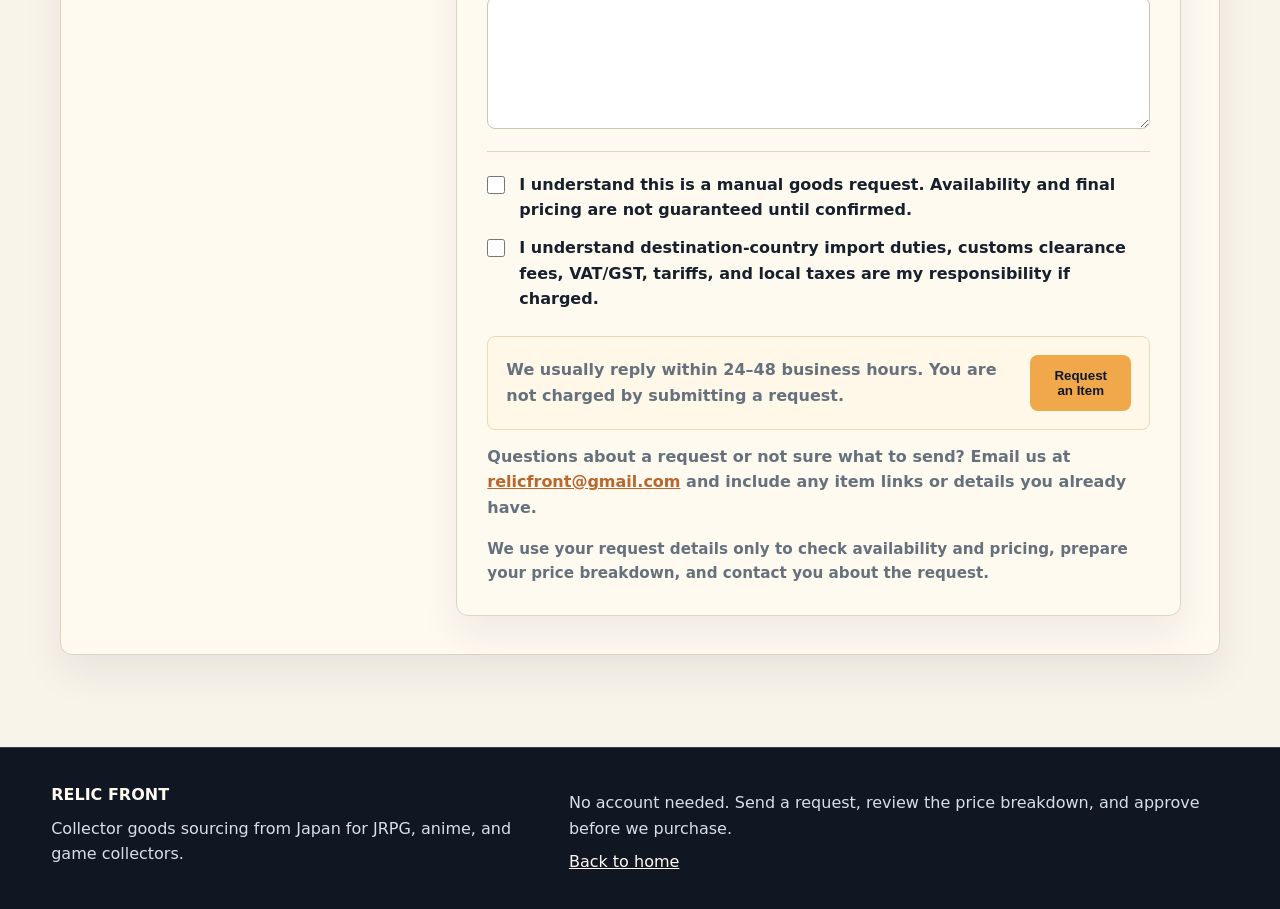
==== commit a3433661: "Use consistent request item CTA" ====
--- a/request.html
+++ b/request.html
@@ -7,7 +7,7 @@
       name="description"
       content="Send a goods request for items from Japan. We check Japanese sources and reply with availability, pricing, and shipping details before you pay."
     >
-    <title>Send a Goods Request | JRPG &amp; Anime Goods from Japan</title>
+    <title>Request an Item | JRPG &amp; Anime Goods from Japan</title>
     <link rel="stylesheet" href="styles.css?v=20260622-2">
   </head>
   <body>
@@ -26,7 +26,7 @@
     <main>
       <section class="page-title">
         <p class="eyebrow">Request an Item</p>
-        <h1>Send a Goods Request</h1>
+        <h1>Request an Item</h1>
         <p>
           Tell us what you are looking for. We will check Japanese sources and reply with
           availability, pricing, and shipping details before you pay.
@@ -202,7 +202,7 @@
 
             <div class="submit-row">
               <p>We usually reply within 24&ndash;48 business hours. You are not charged by submitting a request.</p>
-              <button class="button primary" type="submit">Send Goods Request</button>
+              <button class="button primary" type="submit">Request an Item</button>
             </div>
             <p class="support-note">
               Questions about a request or not sure what to send? Email us at
